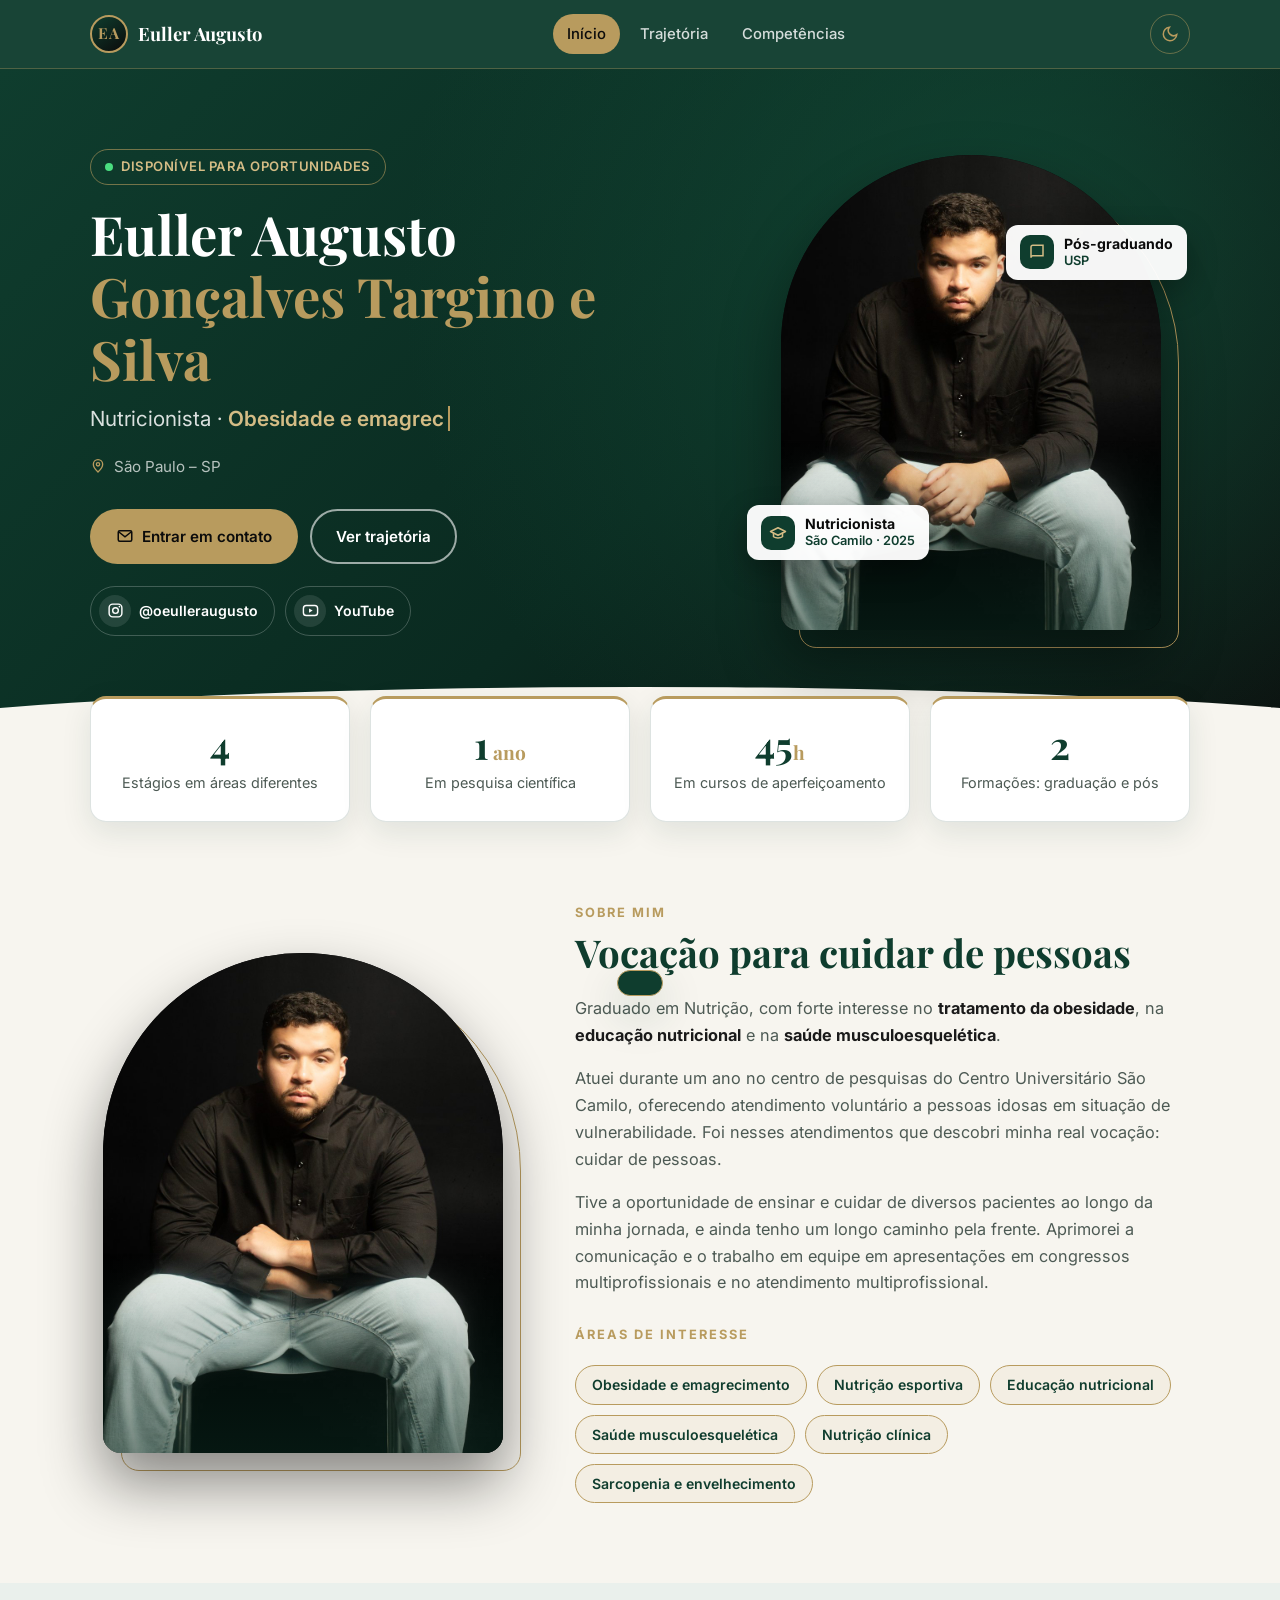
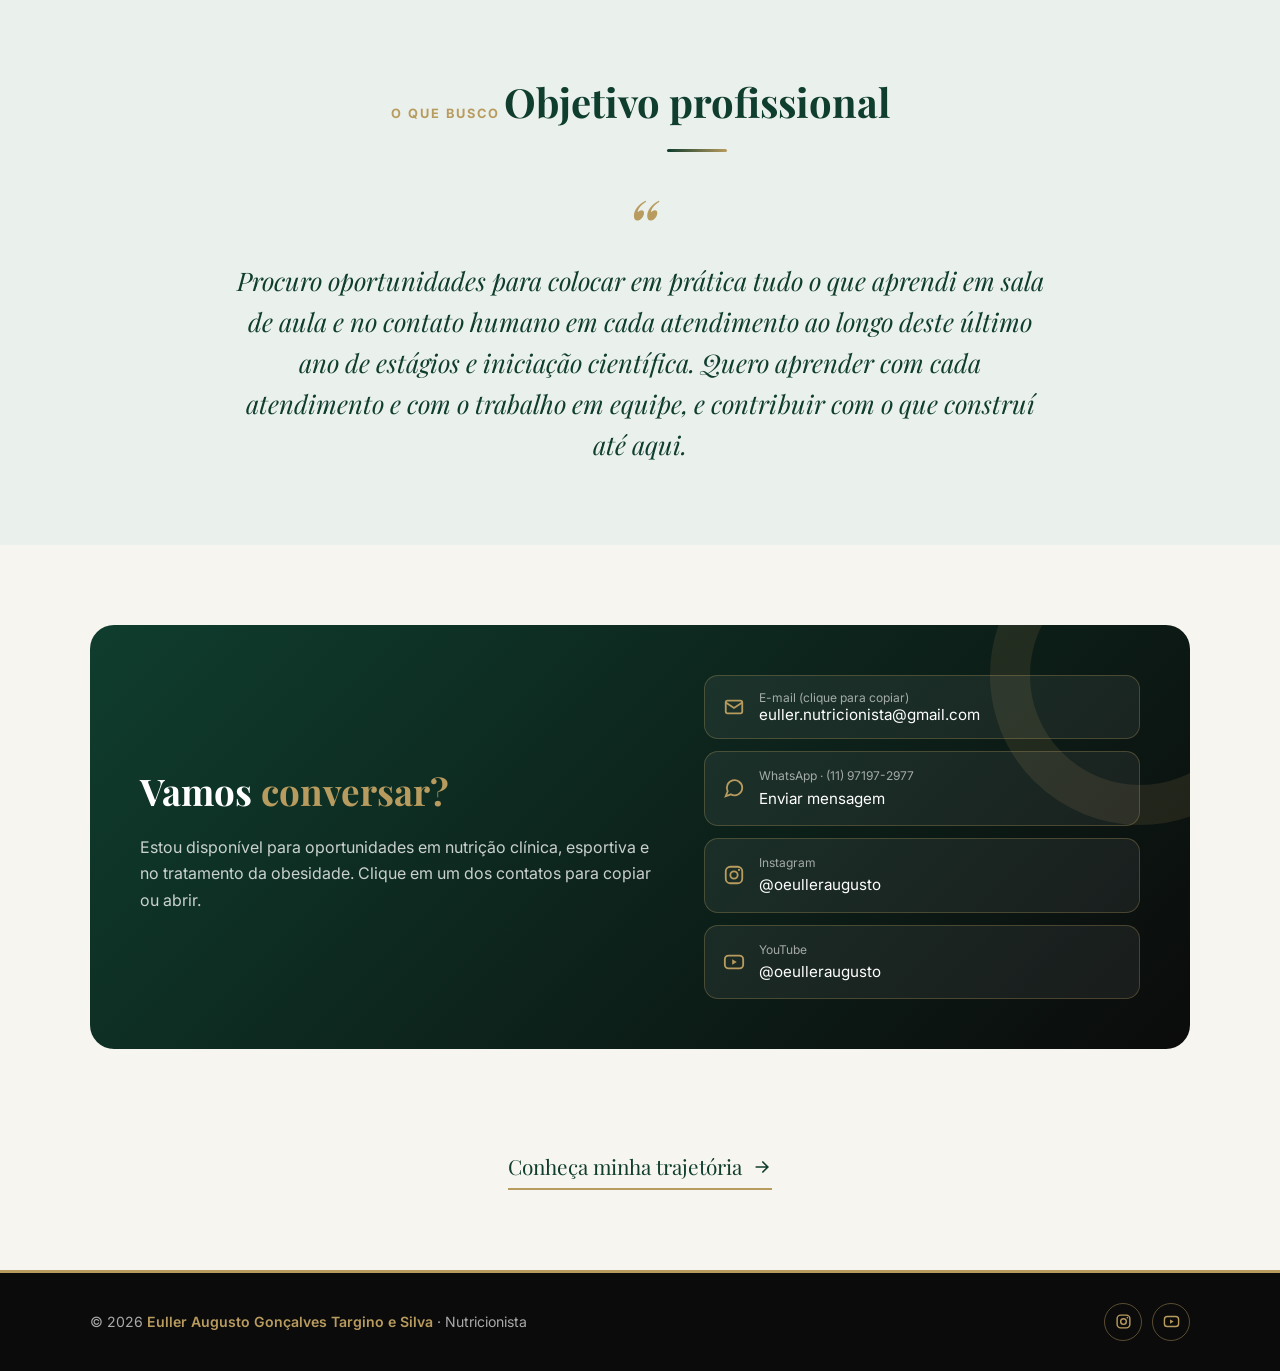
==== index.html @ 9a09b6b8 "versão1" ====
<!DOCTYPE html>
<html lang="pt-BR">
<head>
  <meta charset="UTF-8">
  <meta name="viewport" content="width=device-width, initial-scale=1.0, viewport-fit=cover">
  <title>Currículo de Euller Augusto</title>
  <meta name="description" content="Currículo de Euller Augusto Gonçalves Targino e Silva, nutricionista em São Paulo com foco em obesidade, nutrição esportiva e educação nutricional.">
  <link rel="preconnect" href="https://fonts.googleapis.com">
  <link rel="preconnect" href="https://fonts.gstatic.com" crossorigin>
  <link href="https://fonts.googleapis.com/css2?family=Inter:wght@400;500;600;700;800&family=Playfair+Display:ital,wght@0,600;0,700;1,500&display=swap" rel="stylesheet">
  <link rel="stylesheet" href="style.css">
  <script src="script.js"></script>
</head>
<body data-pagina="index.html">
  <div class="progresso"></div>

  <!-- Navegação -->
  <header class="nav">
    <div class="container nav__conteudo">
      <a href="index.html" class="nav__marca">
        <div class="monograma">EA</div>
        <span>Euller Augusto</span>
      </a>
      <nav class="nav__links" aria-label="Páginas do currículo">
        <a href="index.html">Início</a>
        <a href="trajetoria.html">Trajetória</a>
        <a href="competencias.html">Competências</a>
      </nav>
      <div class="nav__acoes">
        <button class="botao-icone" data-tema aria-label="Alternar tema"></button>
        <button class="botao-icone menu-toggle" aria-label="Abrir menu" aria-expanded="false">
          <svg viewBox="0 0 24 24" fill="none" stroke="currentColor" stroke-width="2" stroke-linecap="round"><path d="M4 6h16M4 12h16M4 18h16"/></svg>
        </button>
      </div>
    </div>
  </header>

  <main>
    <!-- Apresentação -->
    <section class="hero">
      <div class="container hero__grade">
        <div>
          <span class="selo"><span class="ponto"></span> Disponível para oportunidades</span>
          <h1>Euller Augusto <span>Gonçalves Targino e Silva</span></h1>
          <p class="hero__cargo">Nutricionista · <span class="digitando" data-frases="Obesidade e emagrecimento|Nutrição esportiva|Educação nutricional|Saúde musculoesquelética|Prática baseada em evidências"></span></p>
          <p class="hero__local">
            <svg viewBox="0 0 24 24" fill="none" stroke="currentColor" stroke-width="2"><path d="M12 21s-7-6.2-7-11.5A7 7 0 0 1 19 9.5C19 14.8 12 21 12 21z"/><circle cx="12" cy="9.5" r="2.5"/></svg>
            São Paulo – SP
          </p>
          <div class="hero__botoes">
            <a href="#contato" class="botao botao--dourado">
              <svg viewBox="0 0 24 24" fill="none" stroke="currentColor" stroke-width="2"><rect x="3" y="5" width="18" height="14" rx="2"/><path d="M3 6l9 7 9-7"/></svg>
              Entrar em contato
            </a>
            <a href="trajetoria.html" class="botao botao--contorno">Ver trajetória</a>
          </div>
          <div class="redes">
            <a class="rede" href="https://www.instagram.com/oeulleraugusto/" target="_blank" rel="noopener" aria-label="Instagram de Euller Augusto">
              <span class="rede__icone"><svg viewBox="0 0 24 24" fill="none" stroke="currentColor" stroke-width="2"><rect x="3" y="3" width="18" height="18" rx="5"/><circle cx="12" cy="12" r="4"/><circle cx="17.5" cy="6.5" r="1.2" fill="currentColor" stroke="none"/></svg></span>
              @oeulleraugusto
            </a>
            <a class="rede" href="https://www.youtube.com/@oeulleraugusto" target="_blank" rel="noopener" aria-label="Canal de Euller Augusto no YouTube">
              <span class="rede__icone"><svg viewBox="0 0 24 24" fill="none" stroke="currentColor" stroke-width="2"><rect x="2" y="5" width="20" height="14" rx="4"/><path d="M10 9l5 3-5 3z" fill="currentColor" stroke="none"/></svg></span>
              YouTube
            </a>
          </div>
        </div>

        <div class="hero__visual">
          <div class="foto" data-inclinar>
            <img src="img/euller-principal.jpg" alt="Retrato de Euller Augusto, nutricionista, de camisa preta" width="960" height="1200">
            <div class="foto__selo foto__selo--a">
              <span class="foto__selo-icone"><svg viewBox="0 0 24 24" fill="none" stroke="currentColor" stroke-width="2" stroke-linecap="round" stroke-linejoin="round"><path d="M22 10L12 5 2 10l10 5 10-5z"/><path d="M6 12v5c3 2 9 2 12 0v-5"/></svg></span>
              <span><strong>Nutricionista</strong>São Camilo · 2025</span>
            </div>
            <div class="foto__selo foto__selo--b">
              <span class="foto__selo-icone"><svg viewBox="0 0 24 24" fill="none" stroke="currentColor" stroke-width="2" stroke-linecap="round"><path d="M4 19.5A2.5 2.5 0 0 1 6.5 17H20V3H6.5A2.5 2.5 0 0 0 4 5.5z"/></svg></span>
              <span><strong>Pós-graduando</strong>USP</span>
            </div>
          </div>
        </div>
      </div>
    </section>

    <!-- Números -->
    <div class="container">
      <div class="numeros">
        <div class="numero revelar">
          <div class="numero__valor" data-contar="4">4</div>
          <div class="numero__rotulo">Estágios em áreas diferentes</div>
        </div>
        <div class="numero revelar" data-atraso="1">
          <div class="numero__valor" data-contar="1" data-sufixo=" ano">1<small> ano</small></div>
          <div class="numero__rotulo">Em pesquisa científica</div>
        </div>
        <div class="numero revelar" data-atraso="2">
          <div class="numero__valor" data-contar="45" data-sufixo="h">45<small>h</small></div>
          <div class="numero__rotulo">Em cursos de aperfeiçoamento</div>
        </div>
        <div class="numero revelar" data-atraso="3">
          <div class="numero__valor" data-contar="2">2</div>
          <div class="numero__rotulo">Formações: graduação e pós</div>
        </div>
      </div>
    </div>

    <!-- Sobre -->
    <section class="secao">
      <div class="container sobre">
        <div class="foto revelar" data-inclinar>
          <img src="img/euller-sobre.jpg" alt="Euller Augusto sentado, de braços cruzados, em fundo escuro" width="960" height="1200" loading="lazy">
        </div>

        <div class="sobre__texto revelar" data-atraso="1">
          <span class="secao__rotulo">Sobre mim</span>
          <h2 class="titulo-esquerda">Vocação para cuidar de pessoas</h2>
          <p>Graduado em Nutrição, com forte interesse no <strong>tratamento da obesidade</strong>, na <strong>educação nutricional</strong> e na <strong>saúde musculoesquelética</strong>.</p>
          <p>Atuei durante um ano no centro de pesquisas do Centro Universitário São Camilo, oferecendo atendimento voluntário a pessoas idosas em situação de vulnerabilidade. Foi nesses atendimentos que descobri minha real vocação: cuidar de pessoas.</p>
          <p>Tive a oportunidade de ensinar e cuidar de diversos pacientes ao longo da minha jornada, e ainda tenho um longo caminho pela frente. Aprimorei a comunicação e o trabalho em equipe em apresentações em congressos multiprofissionais e no atendimento multiprofissional.</p>

          <span class="secao__rotulo" style="margin-top: 28px;">Áreas de interesse</span>
          <div class="chips">
            <span class="chip">Obesidade e emagrecimento</span>
            <span class="chip">Nutrição esportiva</span>
            <span class="chip">Educação nutricional</span>
            <span class="chip">Saúde musculoesquelética</span>
            <span class="chip">Nutrição clínica</span>
            <span class="chip">Sarcopenia e envelhecimento</span>
          </div>
        </div>
      </div>
    </section>

    <!-- Objetivo -->
    <section class="secao secao--alt">
      <div class="container">
        <div class="secao__cabecalho revelar">
          <span class="secao__rotulo">O que busco</span>
          <h2 class="secao__titulo">Objetivo profissional</h2>
        </div>
        <p class="citacao revelar">Procuro oportunidades para colocar em prática tudo o que aprendi em sala de aula e no contato humano em cada atendimento ao longo deste último ano de estágios e iniciação científica. Quero aprender com cada atendimento e com o trabalho em equipe, e contribuir com o que construí até aqui.</p>
      </div>
    </section>

    <!-- Contato -->
    <section class="secao" id="contato">
      <div class="container">
        <div class="contato revelar">
          <div>
            <h2>Vamos <span>conversar?</span></h2>
            <p>Estou disponível para oportunidades em nutrição clínica, esportiva e no tratamento da obesidade. Clique em um dos contatos para copiar ou abrir.</p>
          </div>
          <div class="contato__lista">
            <button class="contato__item" data-copiar="euller.nutricionista@gmail.com" data-rotulo="E-mail">
              <svg viewBox="0 0 24 24" fill="none" stroke="currentColor" stroke-width="2"><rect x="3" y="5" width="18" height="14" rx="2"/><path d="M3 7l9 6 9-6"/></svg>
              <span><small>E-mail (clique para copiar)</small>euller.nutricionista@gmail.com</span>
            </button>
            <a class="contato__item" href="https://wa.me/5511971972977" target="_blank" rel="noopener">
              <svg viewBox="0 0 24 24" fill="none" stroke="currentColor" stroke-width="2"><path d="M21 11.5a8.4 8.4 0 0 1-12.4 7.4L3 21l2.1-5.4A8.4 8.4 0 1 1 21 11.5z"/></svg>
              <span><small>WhatsApp · (11) 97197-2977</small>Enviar mensagem</span>
            </a>
            <a class="contato__item" href="https://www.instagram.com/oeulleraugusto/" target="_blank" rel="noopener">
              <svg viewBox="0 0 24 24" fill="none" stroke="currentColor" stroke-width="2"><rect x="3" y="3" width="18" height="18" rx="5"/><circle cx="12" cy="12" r="4"/><circle cx="17.5" cy="6.5" r="1.2" fill="currentColor" stroke="none"/></svg>
              <span><small>Instagram</small>@oeulleraugusto</span>
            </a>
            <a class="contato__item" href="https://www.youtube.com/@oeulleraugusto" target="_blank" rel="noopener">
              <svg viewBox="0 0 24 24" fill="none" stroke="currentColor" stroke-width="2"><rect x="2" y="5" width="20" height="14" rx="4"/><path d="M10 9l5 3-5 3z" fill="currentColor" stroke="none"/></svg>
              <span><small>YouTube</small>@oeulleraugusto</span>
            </a>
          </div>
        </div>
      </div>
    </section>

    <div class="proxima">
      <a href="trajetoria.html">Conheça minha trajetória
        <svg viewBox="0 0 24 24" fill="none" stroke="currentColor" stroke-width="2" stroke-linecap="round"><path d="M5 12h14M13 6l6 6-6 6"/></svg>
      </a>
    </div>
  </main>

  <footer class="rodape">
    <div class="container rodape__conteudo">
      <span>© 2026 <strong>Euller Augusto Gonçalves Targino e Silva</strong> · Nutricionista</span>
      <span class="rodape__redes">
        <a href="https://www.instagram.com/oeulleraugusto/" target="_blank" rel="noopener" aria-label="Instagram"><svg viewBox="0 0 24 24" fill="none" stroke="currentColor" stroke-width="2"><rect x="3" y="3" width="18" height="18" rx="5"/><circle cx="12" cy="12" r="4"/><circle cx="17.5" cy="6.5" r="1.2" fill="currentColor" stroke="none"/></svg></a>
        <a href="https://www.youtube.com/@oeulleraugusto" target="_blank" rel="noopener" aria-label="YouTube"><svg viewBox="0 0 24 24" fill="none" stroke="currentColor" stroke-width="2"><rect x="2" y="5" width="20" height="14" rx="4"/><path d="M10 9l5 3-5 3z" fill="currentColor" stroke="none"/></svg></a>
      </span>
    </div>
  </footer>

  <button class="topo" aria-label="Voltar ao topo">
    <svg viewBox="0 0 24 24" fill="none" stroke="currentColor" stroke-width="2.5" stroke-linecap="round"><path d="M12 19V5M6 11l6-6 6 6"/></svg>
  </button>
  <div class="toast" role="status" aria-live="polite"></div>
</body>
</html>
---- style.css ----
/* ==========================================================
   Currículo – Euller Augusto | Nutricionista
   Paleta: verde escuro, branco, preto e dourado
   ========================================================== */

:root {
  --verde: #0f3d2e;
  --verde-profundo: #0a2a20;
  --verde-medio: #17573f;
  --verde-claro: #eaf0ec;
  --dourado: #b89b5e;
  --dourado-claro: #d4bc85;
  --preto: #0b0b0b;
  --branco: #ffffff;

  --bg: #f7f5ef;
  --bg-alt: #ffffff;
  --texto: #1a1a1a;
  --texto-suave: #4d5a54;
  --borda: rgba(15, 61, 46, 0.14);
  --card: #ffffff;
  --sombra: 0 10px 30px rgba(15, 61, 46, 0.10);
  --sombra-forte: 0 18px 45px rgba(15, 61, 46, 0.20);

  /* cores que mudam com o tema */
  --titulo: #0f3d2e;
  --destaque: #0f3d2e;
  --numero: #0f3d2e;
  --rede-texto: #0f3d2e;
  --rede-icone: #0f3d2e;
  --ok-bg: rgba(15, 61, 46, 0.12);
  --ok-fg: #0f3d2e;
  --andamento-fg: #7a6331;

  --raio: 16px;
  --fonte-titulo: "Playfair Display", Georgia, serif;
  --fonte-texto: "Inter", system-ui, -apple-system, "Segoe UI", sans-serif;
  --transicao: 0.35s cubic-bezier(0.4, 0, 0.2, 1);
}

/* Tema escuro pela preferência do sistema (quando ninguém escolheu um tema) */
@media (prefers-color-scheme: dark) {
  :root:not([data-theme="light"]) {
    --bg: #0b0b0b;
    --bg-alt: #111614;
    --texto: #f2f2f0;
    --texto-suave: #b7c2bc;
    --borda: rgba(184, 155, 94, 0.22);
    --card: #121a17;
    --verde-claro: #16241f;
    --sombra: 0 10px 30px rgba(0, 0, 0, 0.45);
    --sombra-forte: 0 18px 45px rgba(0, 0, 0, 0.6);
    --titulo: #ffffff;
    --destaque: #d4bc85;
    --numero: #b89b5e;
    --rede-texto: #f2f2f0;
    --rede-icone: #d4bc85;
    --ok-bg: rgba(74, 222, 128, 0.12);
    --ok-fg: #86efac;
    --andamento-fg: #d4bc85;
    color-scheme: dark;
  }
}

/* Tema escuro escolhido no botão (mesmos valores) */
:root[data-theme="dark"] {
  --bg: #0b0b0b;
  --bg-alt: #111614;
  --texto: #f2f2f0;
  --texto-suave: #b7c2bc;
  --borda: rgba(184, 155, 94, 0.22);
  --card: #121a17;
  --verde-claro: #16241f;
  --sombra: 0 10px 30px rgba(0, 0, 0, 0.45);
  --sombra-forte: 0 18px 45px rgba(0, 0, 0, 0.6);
  --titulo: #ffffff;
  --destaque: #d4bc85;
  --numero: #b89b5e;
  --rede-texto: #f2f2f0;
  --rede-icone: #d4bc85;
  --ok-bg: rgba(74, 222, 128, 0.12);
  --ok-fg: #86efac;
  --andamento-fg: #d4bc85;
  color-scheme: dark;
}

*,
*::before,
*::after {
  box-sizing: border-box;
  margin: 0;
  padding: 0;
}

html {
  scroll-behavior: smooth;
}

body {
  font-family: var(--fonte-texto);
  background: var(--bg);
  color: var(--texto);
  line-height: 1.65;
  overflow-x: hidden;
  transition: background var(--transicao), color var(--transicao);
  animation: entrarPagina 0.6s ease;
}

body.saindo {
  animation: sairPagina 0.35s ease forwards;
}

/* Entrada suave sem esconder o conteúdo */
@keyframes entrarPagina {
  from { transform: translateY(10px); }
  to   { transform: none; }
}

@keyframes sairPagina {
  to { opacity: 0; transform: translateY(-12px); }
}

a { color: inherit; text-decoration: none; }
ul { list-style: none; }

.container {
  width: min(1100px, 100% - 32px);
  margin-inline: auto;
}

/* ---------- Barra de progresso de rolagem ---------- */
.progresso {
  position: fixed;
  top: 0;
  left: 0;
  height: 3px;
  width: 0;
  background: linear-gradient(90deg, var(--dourado), var(--dourado-claro));
  z-index: 1001;
}

/* ---------- Navegação ---------- */
.nav {
  position: sticky;
  top: env(safe-area-inset-top, 0px);
  z-index: 1000;
  background: rgba(15, 61, 46, 0.96);
  backdrop-filter: blur(10px);
  border-bottom: 1px solid rgba(184, 155, 94, 0.35);
  transition: box-shadow var(--transicao);
}

.nav.rolando { box-shadow: 0 6px 24px rgba(0, 0, 0, 0.25); }

.nav__conteudo {
  display: flex;
  align-items: center;
  justify-content: space-between;
  height: 68px;
}

.nav__marca {
  display: flex;
  align-items: center;
  gap: 10px;
  color: var(--branco);
  font-family: var(--fonte-titulo);
  font-size: 1.15rem;
  font-weight: 700;
}

.nav__marca .monograma {
  width: 38px;
  height: 38px;
  font-size: 0.95rem;
}

.nav__links {
  display: flex;
  gap: 6px;
  align-items: center;
}

.nav__links a {
  position: relative;
  color: rgba(255, 255, 255, 0.82);
  padding: 8px 14px;
  border-radius: 999px;
  font-size: 0.93rem;
  font-weight: 500;
  transition: color var(--transicao), background var(--transicao);
}

.nav__links a:hover { color: var(--branco); background: rgba(255, 255, 255, 0.08); }

.nav__links a.ativo {
  color: var(--preto);
  background: var(--dourado);
}

.nav__acoes { display: flex; align-items: center; gap: 8px; }

.botao-icone {
  width: 40px;
  height: 40px;
  border-radius: 50%;
  border: 1px solid rgba(184, 155, 94, 0.5);
  background: transparent;
  color: var(--dourado);
  cursor: pointer;
  display: grid;
  place-items: center;
  transition: background var(--transicao), transform var(--transicao);
}

.botao-icone:hover { background: rgba(184, 155, 94, 0.15); transform: rotate(15deg); }
.botao-icone svg { width: 18px; height: 18px; }

.menu-toggle { display: none; }

/* ---------- Monograma (substitui foto) ---------- */
.monograma {
  display: grid;
  place-items: center;
  border-radius: 50%;
  background: linear-gradient(145deg, var(--verde), var(--preto));
  color: var(--dourado);
  border: 2px solid var(--dourado);
  font-family: var(--fonte-titulo);
  font-weight: 700;
  letter-spacing: 1px;
}

/* ---------- Hero ---------- */
.hero {
  position: relative;
  background:
    radial-gradient(circle at 80% 30%, rgba(23, 87, 63, 0.55), transparent 55%),
    linear-gradient(135deg, var(--verde) 0%, var(--verde-profundo) 55%, var(--preto) 100%);
  color: var(--branco);
  padding: 80px 0 120px;
  overflow: hidden;
}

.hero::after {
  content: "";
  position: absolute;
  inset: auto 0 -1px 0;
  height: 70px;
  background: var(--bg);
  clip-path: ellipse(70% 100% at 50% 100%);
  transition: background var(--transicao);
}

.hero__grade {
  display: grid;
  grid-template-columns: 1.4fr 1fr;
  align-items: center;
  gap: 48px;
  position: relative;
  z-index: 1;
}

.selo {
  display: inline-flex;
  align-items: center;
  gap: 8px;
  padding: 6px 14px;
  border: 1px solid rgba(184, 155, 94, 0.6);
  border-radius: 999px;
  color: var(--dourado-claro);
  font-size: 0.82rem;
  font-weight: 600;
  letter-spacing: 0.5px;
  text-transform: uppercase;
}

.selo .ponto {
  width: 8px;
  height: 8px;
  border-radius: 50%;
  background: #4ade80;
  box-shadow: 0 0 0 0 rgba(74, 222, 128, 0.7);
  animation: pulsar 2s infinite;
}

@keyframes pulsar {
  0%   { box-shadow: 0 0 0 0 rgba(74, 222, 128, 0.7); }
  70%  { box-shadow: 0 0 0 10px rgba(74, 222, 128, 0); }
  100% { box-shadow: 0 0 0 0 rgba(74, 222, 128, 0); }
}

.hero h1 {
  font-family: var(--fonte-titulo);
  font-size: clamp(2.1rem, 5vw, 3.4rem);
  line-height: 1.15;
  margin: 18px 0 12px;
}

.hero h1 span { color: var(--dourado); }

.hero__cargo {
  font-size: clamp(1.05rem, 2.2vw, 1.3rem);
  color: rgba(255, 255, 255, 0.85);
  min-height: 1.8em;
}

.digitando {
  color: var(--dourado-claro);
  font-weight: 600;
  border-right: 2px solid var(--dourado);
  padding-right: 4px;
  animation: cursor 0.8s step-end infinite;
}

@keyframes cursor { 50% { border-color: transparent; } }

.hero__local {
  display: flex;
  align-items: center;
  gap: 8px;
  margin-top: 14px;
  color: rgba(255, 255, 255, 0.7);
  font-size: 0.95rem;
}

.hero__local svg { width: 16px; height: 16px; color: var(--dourado); }

.hero__botoes {
  display: flex;
  flex-wrap: wrap;
  gap: 12px;
  margin-top: 30px;
}

.botao {
  display: inline-flex;
  align-items: center;
  gap: 8px;
  padding: 13px 24px;
  border-radius: 999px;
  font-weight: 600;
  font-size: 0.95rem;
  cursor: pointer;
  border: 2px solid transparent;
  transition: transform var(--transicao), box-shadow var(--transicao), background var(--transicao), color var(--transicao);
  font-family: inherit;
}

.botao svg { width: 18px; height: 18px; }

.botao--dourado {
  background: var(--dourado);
  color: var(--preto);
}

.botao--dourado:hover {
  transform: translateY(-3px);
  box-shadow: 0 10px 25px rgba(184, 155, 94, 0.45);
  background: var(--dourado-claro);
}

.botao--contorno {
  border-color: rgba(255, 255, 255, 0.6);
  color: var(--branco);
  background: transparent;
}

.botao--contorno:hover {
  border-color: var(--dourado);
  color: var(--dourado);
  transform: translateY(-3px);
}

.botao--verde {
  background: var(--verde);
  color: var(--branco);
}

.botao--verde:hover {
  background: var(--verde-medio);
  transform: translateY(-3px);
  box-shadow: var(--sombra-forte);
}

.hero__visual {
  display: grid;
  place-items: center;
  position: relative;
}

/* ---------- Fotos ---------- */
.foto {
  position: relative;
  width: min(100%, 380px);
  aspect-ratio: 4 / 5;
  transform-style: preserve-3d;
  transition: transform 0.25s ease-out;
}

/* Moldura deslocada atrás da foto */
.foto::before {
  content: "";
  position: absolute;
  inset: 0;
  transform: translate(18px, 18px);
  border: 1px solid var(--dourado);
  border-radius: 200px 200px 18px 18px;
  transition: transform var(--transicao);
}

.foto:hover::before { transform: translate(10px, 10px); }

.foto img {
  position: relative;
  display: block;
  width: 100%;
  height: 100%;
  object-fit: cover;
  object-position: center top;
  border-radius: 200px 200px 18px 18px;
  box-shadow: 0 30px 60px rgba(0, 0, 0, 0.45);
  background: var(--preto);
}

/* Degradê verde sutil na base da foto */
.foto::after {
  content: "";
  position: absolute;
  inset: 0;
  border-radius: 200px 200px 18px 18px;
  background: linear-gradient(180deg, transparent 60%, rgba(10, 42, 32, 0.55) 100%);
  pointer-events: none;
}

.foto__selo {
  position: absolute;
  z-index: 2;
  display: flex;
  align-items: center;
  gap: 10px;
  padding: 10px 14px;
  border-radius: 12px;
  background: rgba(255, 255, 255, 0.96);
  color: var(--verde);
  font-size: 0.8rem;
  font-weight: 600;
  line-height: 1.3;
  box-shadow: 0 12px 30px rgba(0, 0, 0, 0.3);
  animation: flutuar 6s ease-in-out infinite;
  text-align: left;
}

.foto__selo strong { display: block; font-size: 0.88rem; color: var(--preto); }

.foto__selo-icone {
  width: 34px;
  height: 34px;
  border-radius: 10px;
  background: var(--verde);
  color: var(--dourado-claro);
  display: grid;
  place-items: center;
  flex-shrink: 0;
}

.foto__selo-icone svg { width: 18px; height: 18px; }

.foto__selo--a { left: -34px; bottom: 70px; }
.foto__selo--b { right: -26px; top: 70px; animation-delay: -3s; }

@keyframes flutuar {
  0%, 100% { transform: translateY(0); }
  50% { transform: translateY(-10px); }
}

/* ---------- Redes sociais ---------- */
.redes {
  display: flex;
  flex-wrap: wrap;
  gap: 10px;
  margin-top: 22px;
}

.rede {
  display: inline-flex;
  align-items: center;
  gap: 8px;
  padding: 8px 16px 8px 8px;
  border-radius: 999px;
  border: 1px solid rgba(255, 255, 255, 0.22);
  color: var(--branco);
  font-size: 0.88rem;
  font-weight: 600;
  transition: background var(--transicao), border-color var(--transicao), transform var(--transicao);
}

.rede__icone {
  width: 32px;
  height: 32px;
  border-radius: 50%;
  display: grid;
  place-items: center;
  background: rgba(255, 255, 255, 0.1);
  transition: background var(--transicao), color var(--transicao);
}

.rede__icone svg { width: 17px; height: 17px; }

.rede:hover {
  transform: translateY(-3px);
  border-color: var(--dourado);
  background: rgba(255, 255, 255, 0.06);
}

.rede:hover .rede__icone { background: var(--dourado); color: var(--preto); }

/* Versão para fundos claros */
.redes--claro .rede { color: var(--verde); border-color: var(--borda); background: var(--card); }
.redes--claro .rede__icone { background: var(--verde-claro); color: var(--verde); }
.redes--claro .rede { color: var(--rede-texto); }
.redes--claro .rede__icone { color: var(--rede-icone); }

/* ---------- Sobre (foto + texto) ---------- */
.sobre {
  display: grid;
  grid-template-columns: 0.9fr 1.3fr;
  gap: 60px;
  align-items: center;
}

.sobre .foto { width: min(100%, 400px); margin-inline: auto; }

.sobre__texto p {
  color: var(--texto-suave);
  margin-bottom: 16px;
  font-size: 1.02rem;
}

.sobre__texto p strong { color: var(--texto); }

.sobre__texto .secao__rotulo { display: block; margin-bottom: 6px; }

.titulo-esquerda {
  font-family: var(--fonte-titulo);
  font-size: clamp(1.8rem, 4vw, 2.4rem);
  color: var(--verde);
  line-height: 1.2;
  margin-bottom: 20px;
}

.titulo-esquerda { color: var(--titulo); }

/* ---------- Hero das páginas internas ---------- */
.hero--interno .hero__grade { grid-template-columns: 1.3fr 1fr; }
.hero--interno .foto { width: min(100%, 320px); }
.hero--interno p.hero__descricao { color: rgba(255, 255, 255, 0.75); margin-top: 16px; max-width: 520px; }

/* ---------- Seções ---------- */
.secao { padding: 80px 0; }
.secao--alt { background: var(--verde-claro); transition: background var(--transicao); }

.secao__cabecalho {
  text-align: center;
  max-width: 680px;
  margin: 0 auto 50px;
}

.secao__rotulo {
  color: var(--dourado);
  font-weight: 700;
  font-size: 0.8rem;
  letter-spacing: 2px;
  text-transform: uppercase;
}

.secao__titulo {
  font-family: var(--fonte-titulo);
  font-size: clamp(1.8rem, 4vw, 2.5rem);
  color: var(--verde);
  margin-top: 6px;
  position: relative;
  display: inline-block;
}

.secao__titulo { color: var(--titulo); }

.secao__titulo::after {
  content: "";
  display: block;
  width: 60px;
  height: 3px;
  margin: 14px auto 0;
  background: linear-gradient(90deg, var(--verde), var(--dourado));
  border-radius: 3px;
}

.secao__descricao {
  color: var(--texto-suave);
  margin-top: 14px;
}

/* ---------- Cards genéricos ---------- */
.card {
  background: var(--card);
  border: 1px solid var(--borda);
  border-radius: var(--raio);
  padding: 30px;
  box-shadow: var(--sombra);
  transition: transform var(--transicao), box-shadow var(--transicao), border-color var(--transicao), background var(--transicao);
}

.card:hover {
  transform: translateY(-6px);
  box-shadow: var(--sombra-forte);
  border-color: var(--dourado);
}

.card h3 {
  font-family: var(--fonte-titulo);
  color: var(--verde);
  font-size: 1.35rem;
  margin-bottom: 12px;
}

.card h3 { color: var(--destaque); }

.card p { color: var(--texto-suave); }

.icone-redondo {
  width: 52px;
  height: 52px;
  border-radius: 14px;
  display: grid;
  place-items: center;
  background: linear-gradient(145deg, var(--verde), var(--verde-medio));
  color: var(--dourado);
  margin-bottom: 18px;
}

.icone-redondo svg { width: 24px; height: 24px; }

.grade-2 {
  display: grid;
  grid-template-columns: repeat(2, 1fr);
  gap: 24px;
}

.grade-3 {
  display: grid;
  grid-template-columns: repeat(3, 1fr);
  gap: 24px;
}

/* ---------- Números (contadores) ---------- */
.numeros {
  display: grid;
  grid-template-columns: repeat(4, 1fr);
  gap: 20px;
  margin-top: -60px;
  position: relative;
  z-index: 2;
}

.numero {
  background: var(--card);
  border: 1px solid var(--borda);
  border-top: 3px solid var(--dourado);
  border-radius: var(--raio);
  padding: 26px 18px;
  text-align: center;
  box-shadow: var(--sombra);
  transition: transform var(--transicao), background var(--transicao);
}

.numero:hover { transform: translateY(-6px); }

.numero__valor {
  font-family: var(--fonte-titulo);
  font-size: 2.4rem;
  font-weight: 700;
  color: var(--verde);
  line-height: 1;
}

.numero__valor { color: var(--numero); }

.numero__valor small { font-size: 1.2rem; color: var(--dourado); }

.numero__rotulo {
  margin-top: 8px;
  color: var(--texto-suave);
  font-size: 0.9rem;
}

/* ---------- Áreas de interesse (chips) ---------- */
.chips {
  display: flex;
  flex-wrap: wrap;
  gap: 10px;
  margin-top: 20px;
}

.chip {
  padding: 7px 16px;
  border-radius: 999px;
  border: 1px solid var(--dourado);
  color: var(--verde);
  font-size: 0.88rem;
  font-weight: 600;
  background: rgba(184, 155, 94, 0.08);
  transition: background var(--transicao), color var(--transicao), transform var(--transicao);
  cursor: default;
}

.chip { color: var(--destaque); }

.chip:hover {
  background: var(--dourado);
  color: var(--preto);
  transform: scale(1.06);
}

/* ---------- Contato ---------- */
.contato {
  background: linear-gradient(135deg, var(--verde), var(--preto));
  color: var(--branco);
  border-radius: 24px;
  padding: 50px;
  display: grid;
  grid-template-columns: 1.2fr 1fr;
  gap: 40px;
  align-items: center;
  position: relative;
  overflow: hidden;
}

.contato::before {
  content: "";
  position: absolute;
  width: 300px;
  height: 300px;
  right: -100px;
  top: -100px;
  border-radius: 50%;
  border: 40px solid rgba(184, 155, 94, 0.12);
}

.contato h2 {
  font-family: var(--fonte-titulo);
  font-size: clamp(1.7rem, 3.5vw, 2.3rem);
  margin-bottom: 12px;
}

.contato h2 span { color: var(--dourado); }
.contato p { color: rgba(255, 255, 255, 0.78); }

.contato__lista { display: grid; gap: 12px; position: relative; z-index: 1; }

.contato__item {
  display: flex;
  align-items: center;
  gap: 14px;
  padding: 14px 18px;
  border-radius: 14px;
  background: rgba(255, 255, 255, 0.06);
  border: 1px solid rgba(184, 155, 94, 0.3);
  cursor: pointer;
  transition: background var(--transicao), transform var(--transicao), border-color var(--transicao);
  color: var(--branco);
  font-family: inherit;
  font-size: 0.95rem;
  text-align: left;
  width: 100%;
  min-width: 0;
}

.contato__item:hover {
  background: rgba(184, 155, 94, 0.15);
  border-color: var(--dourado);
  transform: translateX(6px);
}

.contato__item svg { width: 22px; height: 22px; color: var(--dourado); flex-shrink: 0; }
.contato__item small { display: block; color: rgba(255, 255, 255, 0.6); font-size: 0.75rem; }
.contato__item span { overflow-wrap: anywhere; }

/* ---------- Linha do tempo ---------- */
.linha-tempo {
  position: relative;
  max-width: 900px;
  margin: 0 auto;
}

.linha-tempo::before {
  content: "";
  position: absolute;
  left: 50%;
  top: 0;
  bottom: 0;
  width: 3px;
  transform: translateX(-50%);
  background: var(--borda);
  border-radius: 3px;
}

.linha-tempo__preenchimento {
  position: absolute;
  left: 50%;
  top: 0;
  width: 3px;
  height: 0;
  transform: translateX(-50%);
  background: linear-gradient(var(--verde), var(--dourado));
  border-radius: 3px;
}

.evento {
  position: relative;
  width: 50%;
  padding: 0 40px 40px 0;
}

.evento.direita { margin-left: 50%; padding: 0 0 40px 40px; }

.evento__marcador {
  position: absolute;
  top: 26px;
  right: -11px;
  width: 22px;
  height: 22px;
  border-radius: 50%;
  background: var(--bg);
  border: 4px solid var(--dourado);
  z-index: 1;
  transition: background var(--transicao), transform var(--transicao);
}

.evento.direita .evento__marcador { right: auto; left: -11px; }
.evento:hover .evento__marcador { background: var(--dourado); transform: scale(1.25); }

.evento .card { padding: 24px; cursor: pointer; }

.evento__topo {
  display: flex;
  justify-content: space-between;
  align-items: flex-start;
  gap: 12px;
}

.evento__tag {
  display: inline-block;
  padding: 3px 12px;
  border-radius: 999px;
  background: var(--verde);
  color: var(--dourado-claro);
  font-size: 0.75rem;
  font-weight: 700;
  letter-spacing: 0.5px;
  text-transform: uppercase;
  margin-bottom: 10px;
}

.evento h3 { font-size: 1.2rem; margin-bottom: 4px; }

.evento__local {
  color: var(--texto-suave);
  font-size: 0.9rem;
  font-weight: 500;
}

.evento__seta {
  flex-shrink: 0;
  width: 32px;
  height: 32px;
  border-radius: 50%;
  border: 1px solid var(--dourado);
  color: var(--dourado);
  display: grid;
  place-items: center;
  transition: transform var(--transicao), background var(--transicao), color var(--transicao);
}

.evento__seta svg { width: 16px; height: 16px; }

.evento.aberto .evento__seta {
  transform: rotate(180deg);
  background: var(--dourado);
  color: var(--preto);
}

.evento__detalhes {
  display: grid;
  grid-template-rows: 0fr;
  transition: grid-template-rows 0.45s ease;
}

.evento.aberto .evento__detalhes { grid-template-rows: 1fr; }

.evento__detalhes > div { overflow: hidden; }

.evento__detalhes ul { padding-top: 16px; display: grid; gap: 8px; }

.evento__detalhes li {
  position: relative;
  padding-left: 22px;
  color: var(--texto-suave);
  font-size: 0.93rem;
}

.evento__detalhes li::before {
  content: "";
  position: absolute;
  left: 0;
  top: 0.6em;
  width: 8px;
  height: 8px;
  border-radius: 2px;
  background: var(--dourado);
  transform: rotate(45deg);
}

/* ---------- Filtros ---------- */
.filtros {
  display: flex;
  flex-wrap: wrap;
  justify-content: center;
  gap: 10px;
  margin-bottom: 40px;
}

.filtro {
  padding: 9px 20px;
  border-radius: 999px;
  border: 1px solid var(--borda);
  background: var(--card);
  color: var(--texto);
  font-family: inherit;
  font-weight: 600;
  font-size: 0.9rem;
  cursor: pointer;
  transition: all var(--transicao);
}

.filtro:hover { border-color: var(--dourado); }

.filtro.ativo {
  background: var(--verde);
  color: var(--dourado-claro);
  border-color: var(--verde);
}

.evento.oculto { display: none; }

/* ---------- Formação / cursos ---------- */
.formacao__status {
  display: inline-flex;
  align-items: center;
  gap: 6px;
  margin-top: 14px;
  padding: 4px 12px;
  border-radius: 999px;
  font-size: 0.8rem;
  font-weight: 700;
}

.formacao__status--ok { background: var(--ok-bg); color: var(--ok-fg); }
.formacao__status--andamento { background: rgba(184, 155, 94, 0.18); color: var(--andamento-fg); }



.curso {
  display: flex;
  gap: 20px;
  align-items: center;
}

.curso__horas {
  flex-shrink: 0;
  width: 84px;
  height: 84px;
  border-radius: 50%;
  display: grid;
  place-items: center;
  text-align: center;
  font-family: var(--fonte-titulo);
  font-weight: 700;
  font-size: 1.6rem;
  color: var(--dourado);
  background: conic-gradient(var(--dourado) var(--pct, 0%), var(--borda) 0);
  position: relative;
  line-height: 1;
}

.curso__horas::before {
  content: "";
  position: absolute;
  inset: 6px;
  border-radius: 50%;
  background: var(--card);
}

.curso__horas span { position: relative; }
.curso__horas small { display: block; font-size: 0.7rem; font-family: var(--fonte-texto); color: var(--texto-suave); }

.curso h3 { font-size: 1.1rem; margin-bottom: 6px; }
.curso p { font-size: 0.9rem; }

/* ---------- Competências (cartões que viram) ---------- */
.flip {
  perspective: 1200px;
  min-height: 250px;
  cursor: pointer;
}

.flip__interno {
  position: relative;
  width: 100%;
  height: 100%;
  min-height: 250px;
  transition: transform 0.7s cubic-bezier(0.4, 0.2, 0.2, 1);
  transform-style: preserve-3d;
}

.flip.virado .flip__interno { transform: rotateY(180deg); }

@media (hover: hover) {
  .flip:hover .flip__interno { transform: rotateY(180deg); }
}

.flip__face {
  position: absolute;
  inset: 0;
  backface-visibility: hidden;
  -webkit-backface-visibility: hidden;
  border-radius: var(--raio);
  padding: 28px;
  display: flex;
  flex-direction: column;
  justify-content: center;
}

.flip__frente {
  background: var(--card);
  border: 1px solid var(--borda);
  box-shadow: var(--sombra);
  align-items: center;
  text-align: center;
}

.flip__frente h3 {
  font-family: var(--fonte-titulo);
  color: var(--verde);
  font-size: 1.2rem;
}

.flip__frente h3 { color: var(--destaque); }

.flip__frente .icone-redondo { margin-inline: auto; }

.flip__dica {
  margin-top: 12px;
  font-size: 0.78rem;
  color: var(--dourado);
  font-weight: 600;
  letter-spacing: 0.5px;
}

.flip__verso {
  background: linear-gradient(145deg, var(--verde), var(--preto));
  color: var(--branco);
  transform: rotateY(180deg);
  border: 1px solid var(--dourado);
}

.flip__verso h4 {
  color: var(--dourado);
  font-family: var(--fonte-titulo);
  font-size: 1.05rem;
  margin-bottom: 10px;
}

.flip__verso p { font-size: 0.9rem; color: rgba(255, 255, 255, 0.85); }

/* ---------- Instrumentos / técnicas ---------- */
.tecnicas {
  display: grid;
  grid-template-columns: repeat(auto-fit, minmax(220px, 1fr));
  gap: 16px;
}

.tecnica {
  display: flex;
  align-items: center;
  gap: 14px;
  padding: 18px;
  border-radius: 14px;
  background: var(--card);
  border: 1px solid var(--borda);
  border-left: 4px solid var(--dourado);
  transition: transform var(--transicao), box-shadow var(--transicao), background var(--transicao);
  position: relative;
}

.tecnica:hover { transform: translateX(6px); box-shadow: var(--sombra); }

.tecnica__sigla {
  flex-shrink: 0;
  min-width: 52px;
  height: 52px;
  padding: 0 8px;
  border-radius: 12px;
  display: grid;
  place-items: center;
  background: var(--verde);
  color: var(--dourado);
  font-weight: 800;
  font-size: 0.9rem;
}

.tecnica strong { display: block; font-size: 0.95rem; }
.tecnica small { color: var(--texto-suave); font-size: 0.82rem; }

/* ---------- Citação / objetivo ---------- */
.citacao {
  position: relative;
  max-width: 820px;
  margin: 0 auto;
  text-align: center;
  font-family: var(--fonte-titulo);
  font-size: clamp(1.2rem, 2.6vw, 1.6rem);
  font-style: italic;
  line-height: 1.6;
  color: var(--verde);
}

.citacao { color: var(--titulo); }

.citacao::before {
  content: "\201C";
  display: block;
  font-size: 5rem;
  line-height: 0.6;
  color: var(--dourado);
  margin-bottom: 10px;
}

/* ---------- Próxima página ---------- */
.proxima {
  text-align: center;
  padding: 20px 0 80px;
}

.proxima a {
  display: inline-flex;
  align-items: center;
  gap: 10px;
  font-family: var(--fonte-titulo);
  font-size: 1.3rem;
  color: var(--verde);
  border-bottom: 2px solid var(--dourado);
  padding-bottom: 4px;
  transition: gap var(--transicao), color var(--transicao);
}

.proxima a { color: var(--destaque); }
.proxima a:hover { gap: 18px; }
.proxima svg { width: 20px; height: 20px; }

/* ---------- Rodapé ---------- */
.rodape {
  background: var(--preto);
  color: rgba(255, 255, 255, 0.65);
  padding: 30px 0;
  text-align: center;
  font-size: 0.88rem;
  border-top: 3px solid var(--dourado);
}

.rodape strong { color: var(--dourado); font-weight: 600; }

.rodape__conteudo {
  display: flex;
  flex-wrap: wrap;
  align-items: center;
  justify-content: space-between;
  gap: 14px;
}

.rodape__redes { display: flex; gap: 10px; margin-inline: auto 0; }

.rodape__redes a {
  width: 38px;
  height: 38px;
  border-radius: 50%;
  border: 1px solid rgba(184, 155, 94, 0.45);
  color: var(--dourado);
  display: grid;
  place-items: center;
  transition: background var(--transicao), color var(--transicao), transform var(--transicao);
}

.rodape__redes a:hover { background: var(--dourado); color: var(--preto); transform: translateY(-3px); }
.rodape__redes svg { width: 17px; height: 17px; }

@media (max-width: 720px) {
  .rodape__conteudo { flex-direction: column; justify-content: center; }
  .rodape__redes { margin-inline: auto; }
}

/* ---------- Toast ---------- */
.toast {
  position: fixed;
  bottom: 24px;
  left: 50%;
  transform: translate(-50%, 120px);
  background: var(--verde);
  color: var(--branco);
  border: 1px solid var(--dourado);
  padding: 12px 22px;
  border-radius: 999px;
  font-weight: 600;
  font-size: 0.92rem;
  box-shadow: var(--sombra-forte);
  z-index: 2000;
  transition: transform 0.4s cubic-bezier(0.2, 1.4, 0.4, 1);
  max-width: calc(100% - 32px);
  text-align: center;
}

.toast.visivel { transform: translate(-50%, 0); }

/* ---------- Voltar ao topo ---------- */
.topo {
  position: fixed;
  right: 20px;
  bottom: 20px;
  width: 48px;
  height: 48px;
  border-radius: 50%;
  border: none;
  background: var(--dourado);
  color: var(--preto);
  cursor: pointer;
  display: grid;
  place-items: center;
  box-shadow: var(--sombra-forte);
  opacity: 0;
  pointer-events: none;
  transform: translateY(20px);
  transition: opacity var(--transicao), transform var(--transicao);
  z-index: 999;
}

.topo.visivel { opacity: 1; pointer-events: auto; transform: none; }
.topo:hover { transform: translateY(-4px); }
.topo svg { width: 20px; height: 20px; }

/* ---------- Animação ao rolar ---------- */
.revelar { opacity: 1; }



.revelar[data-atraso="1"] { transition-delay: 0.1s; }
.revelar[data-atraso="2"] { transition-delay: 0.2s; }
.revelar[data-atraso="3"] { transition-delay: 0.3s; }
.revelar[data-atraso="4"] { transition-delay: 0.4s; }

@media (prefers-reduced-motion: reduce) {
  *, *::before, *::after {
    animation-duration: 0.01ms !important;
    animation-iteration-count: 1 !important;
    transition-duration: 0.01ms !important;
  }
  .revelar { opacity: 1; transform: none; }
}

/* ---------- Responsivo ---------- */
@media (max-width: 900px) {
  .hero__grade { grid-template-columns: 1fr; text-align: center; }
  .hero__visual { order: -1; margin-bottom: 20px; }
  .hero__botoes, .hero__local, .redes { justify-content: center; }
  .hero--interno .hero__grade { grid-template-columns: 1fr; }
  .hero--interno p.hero__descricao { margin-inline: auto; }
  .hero .foto { width: min(78%, 300px); }
  .foto__selo--a { left: -14px; bottom: 40px; }
  .foto__selo--b { right: -14px; top: 40px; }
  .sobre { grid-template-columns: 1fr; gap: 50px; }
  .sobre .foto { width: min(85%, 360px); }
  .numeros { grid-template-columns: repeat(2, 1fr); }
  .grade-3 { grid-template-columns: repeat(2, 1fr); }
  .contato { grid-template-columns: 1fr; padding: 36px 24px; }

  .linha-tempo::before,
  .linha-tempo__preenchimento { left: 11px; transform: none; }
  .evento, .evento.direita { width: 100%; margin-left: 0; padding: 0 0 30px 40px; }
  .evento__marcador, .evento.direita .evento__marcador { left: 0; right: auto; }
}

@media (max-width: 720px) {
  .menu-toggle { display: grid; }

  .nav__links {
    position: absolute;
    top: 68px;
    left: 0;
    right: 0;
    flex-direction: column;
    gap: 4px;
    padding: 16px;
    background: rgba(15, 61, 46, 0.98);
    border-bottom: 1px solid rgba(184, 155, 94, 0.35);
    transform: translateY(-10px);
    opacity: 0;
    pointer-events: none;
    transition: opacity var(--transicao), transform var(--transicao);
  }

  .nav__links.aberto { opacity: 1; transform: none; pointer-events: auto; }
  .nav__links a { width: 100%; text-align: center; padding: 12px; }

  .grade-2, .grade-3 { grid-template-columns: 1fr; }
  .secao { padding: 60px 0; }
  .hero { padding: 60px 0 100px; }
  .card { padding: 22px; }
  .curso { flex-direction: column; text-align: center; }
}

@media (max-width: 420px) {
  .numeros { grid-template-columns: 1fr 1fr; gap: 12px; }
  .numero { padding: 20px 10px; }
  .numero__valor { font-size: 1.9rem; }
  .nav__marca span { display: none; }
  .foto__selo { font-size: 0.72rem; padding: 8px 10px; }
  .foto__selo strong { font-size: 0.78rem; }
  .foto__selo-icone { display: none; }
}

/* ---------- Impressão ---------- */
@media print {
  .nav, .progresso, .topo, .toast, .hero__botoes, .proxima, .filtros, .redes, .foto__selo { display: none !important; }
  body { opacity: 1; animation: none; background: #fff; color: #000; }
  .revelar { opacity: 1 !important; transform: none !important; }
  .hero { padding: 30px 0; }
  .hero::after { display: none; }
  .evento__detalhes { grid-template-rows: 1fr !important; }
  .card, .numero { box-shadow: none; break-inside: avoid; }
}
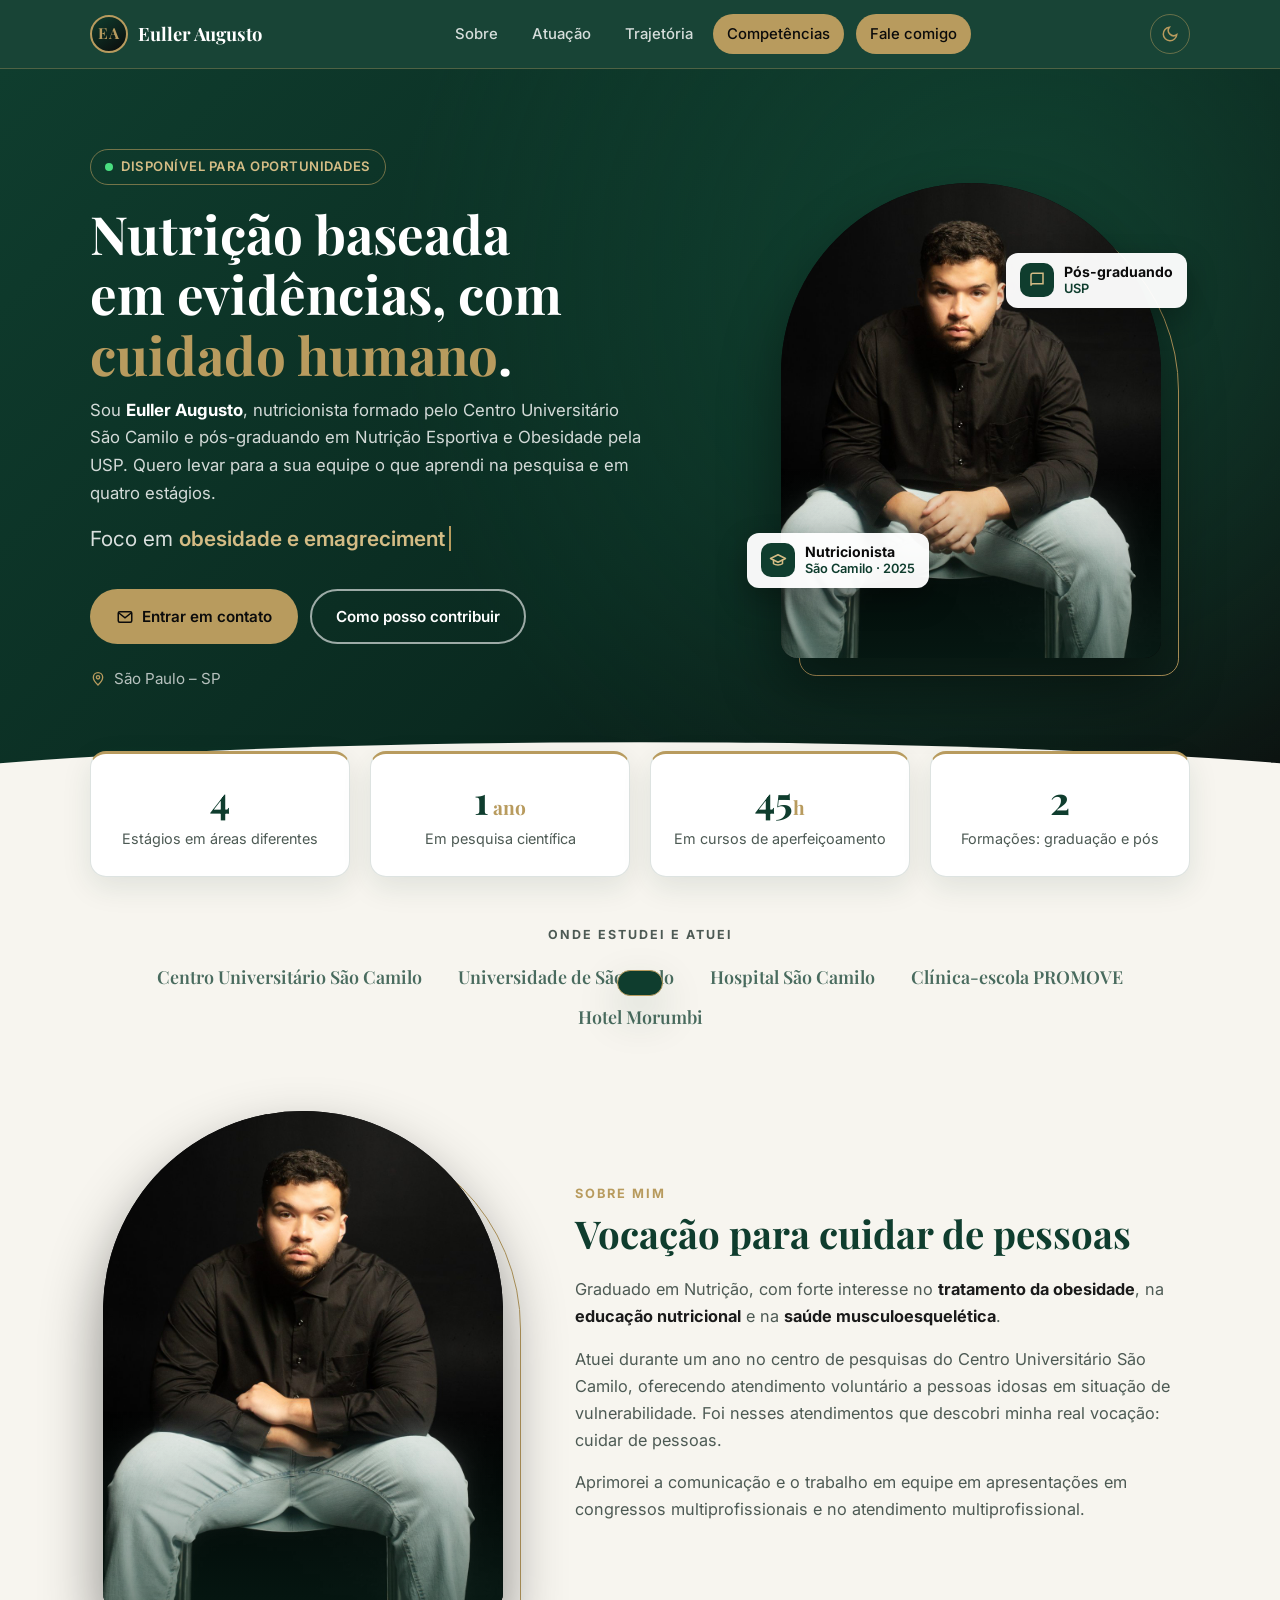
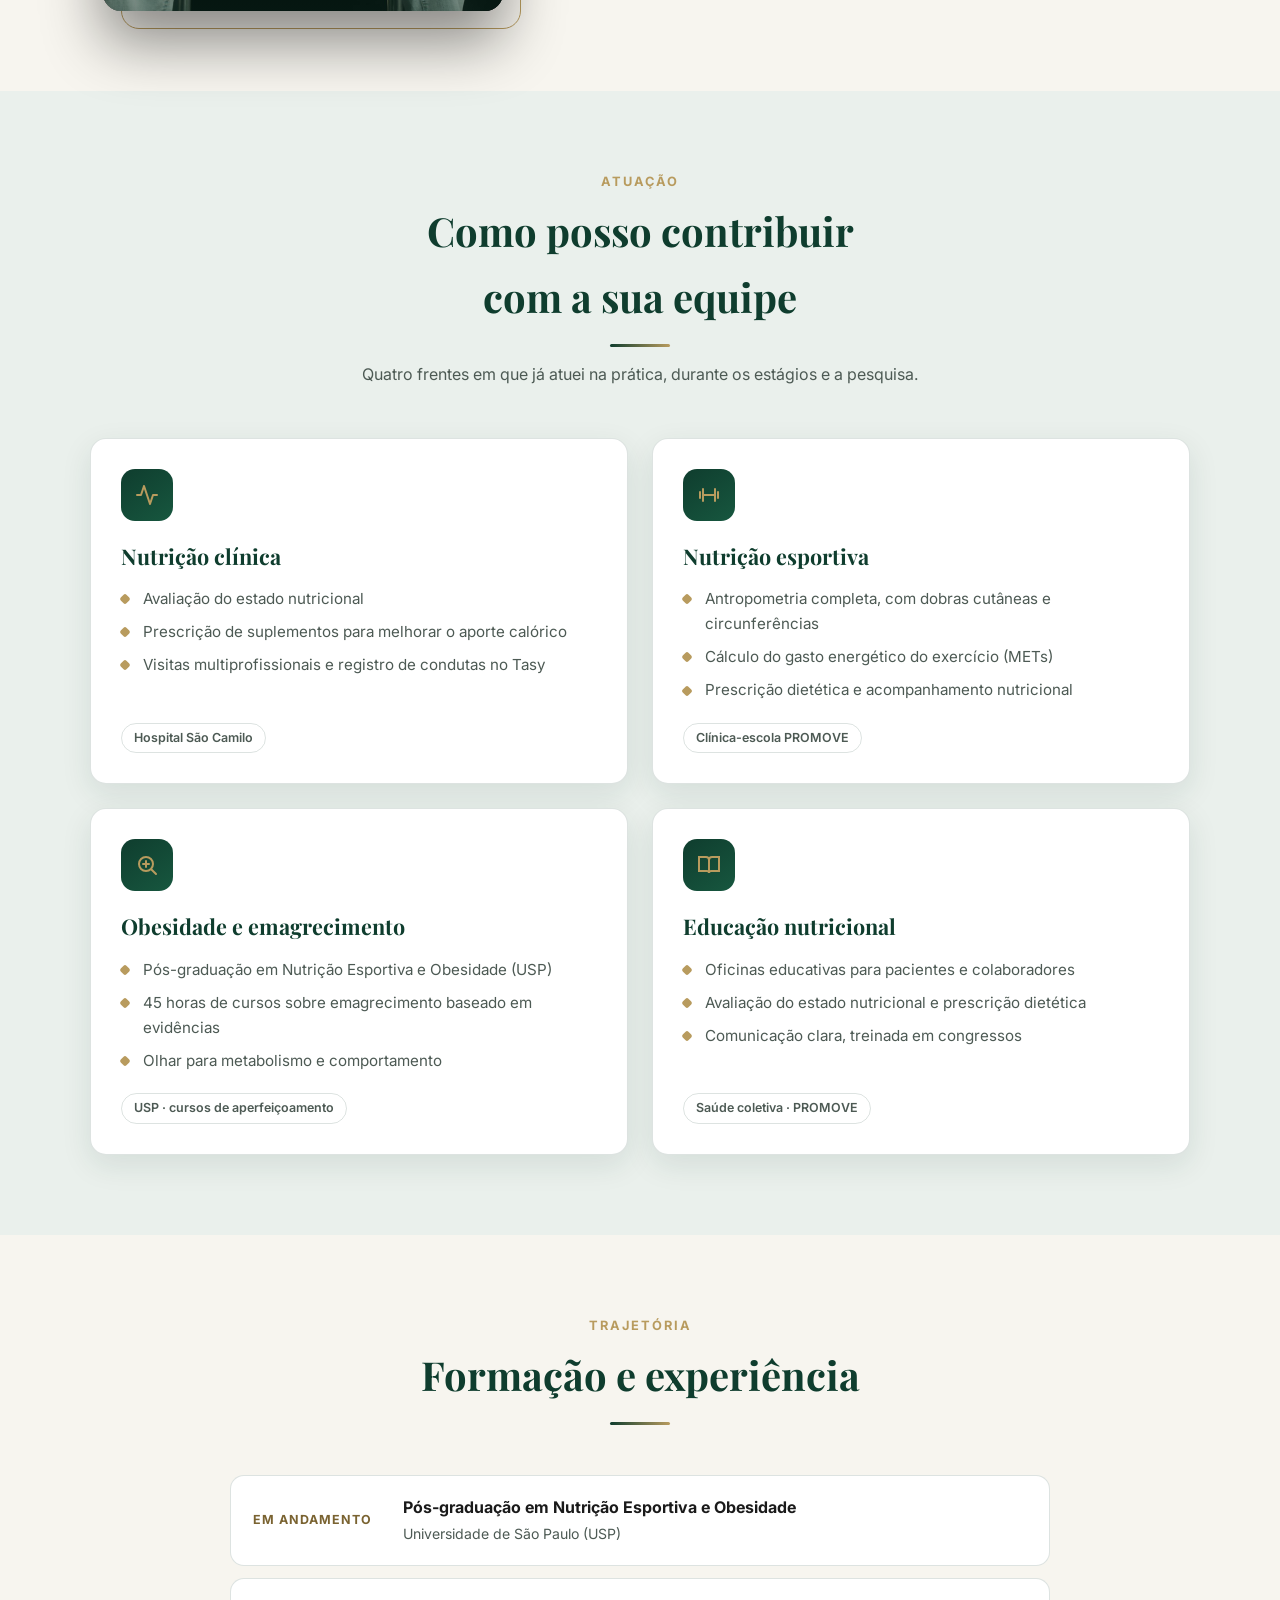
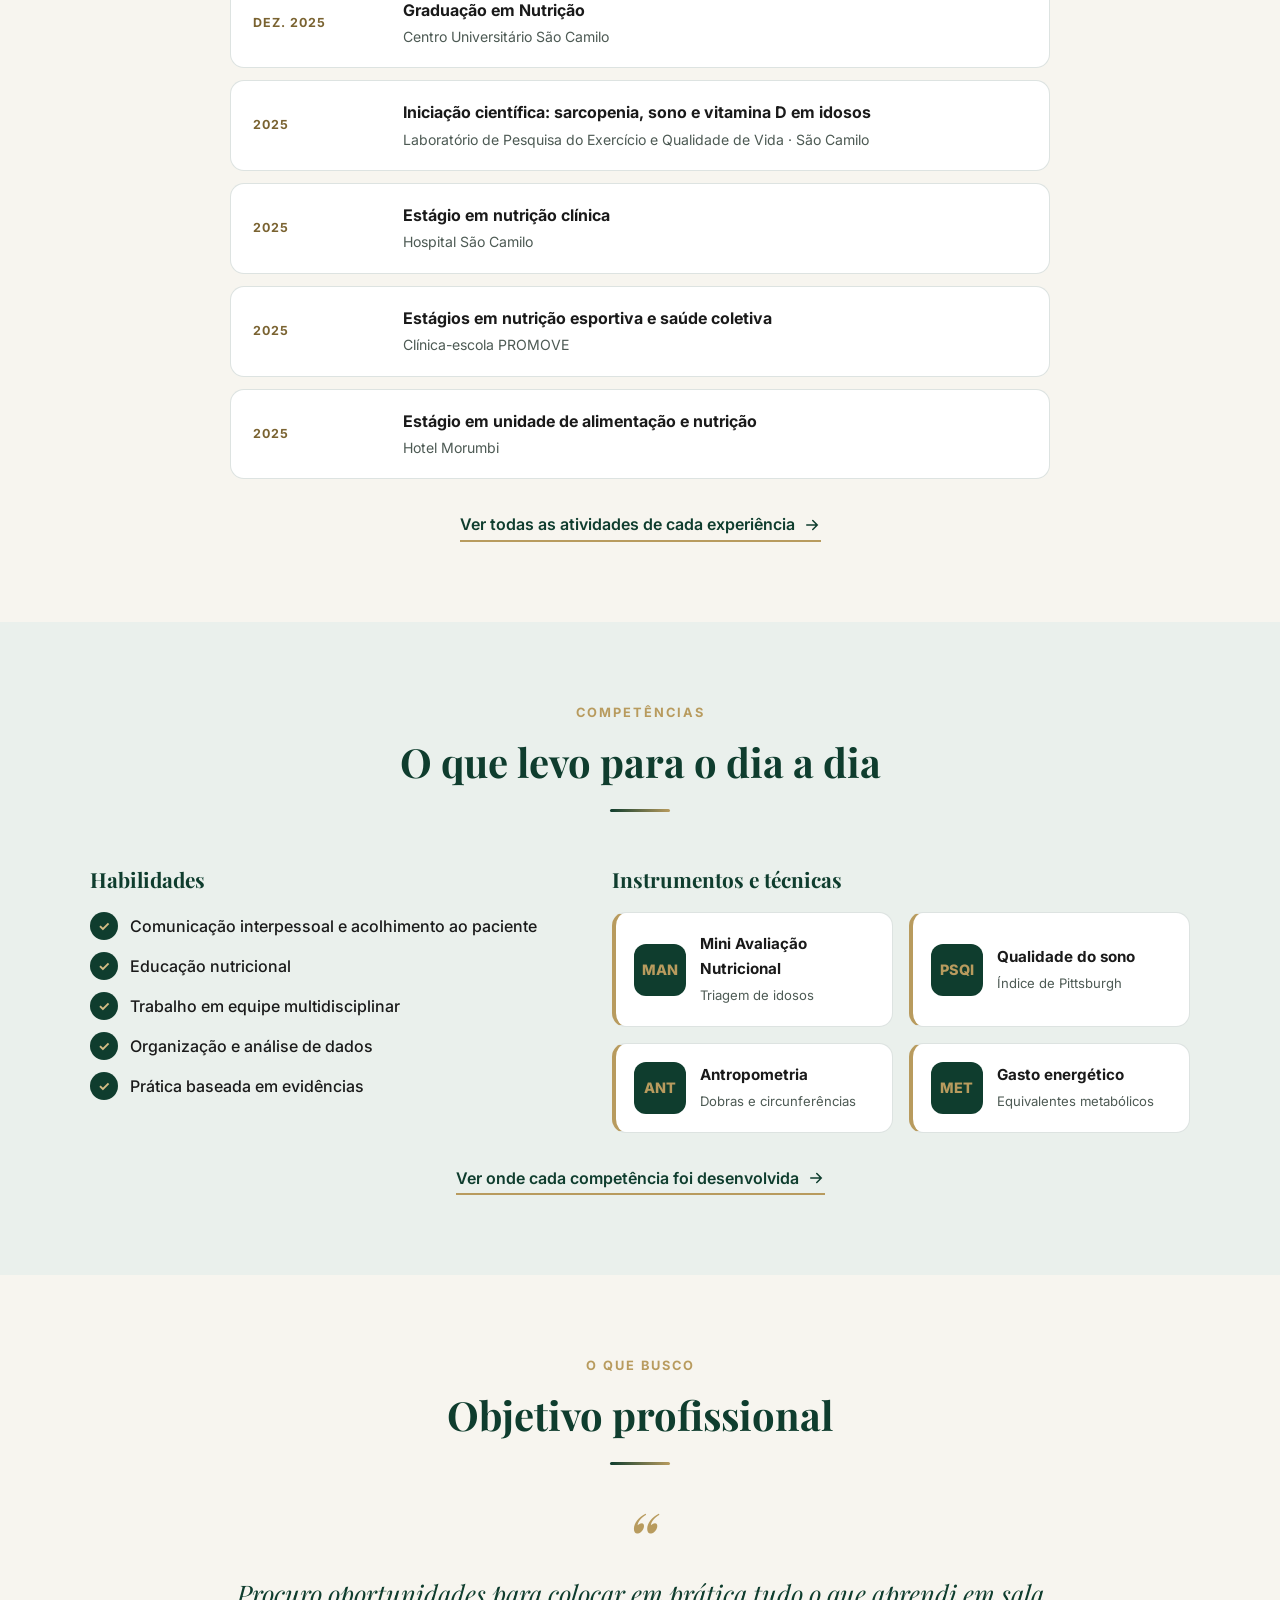
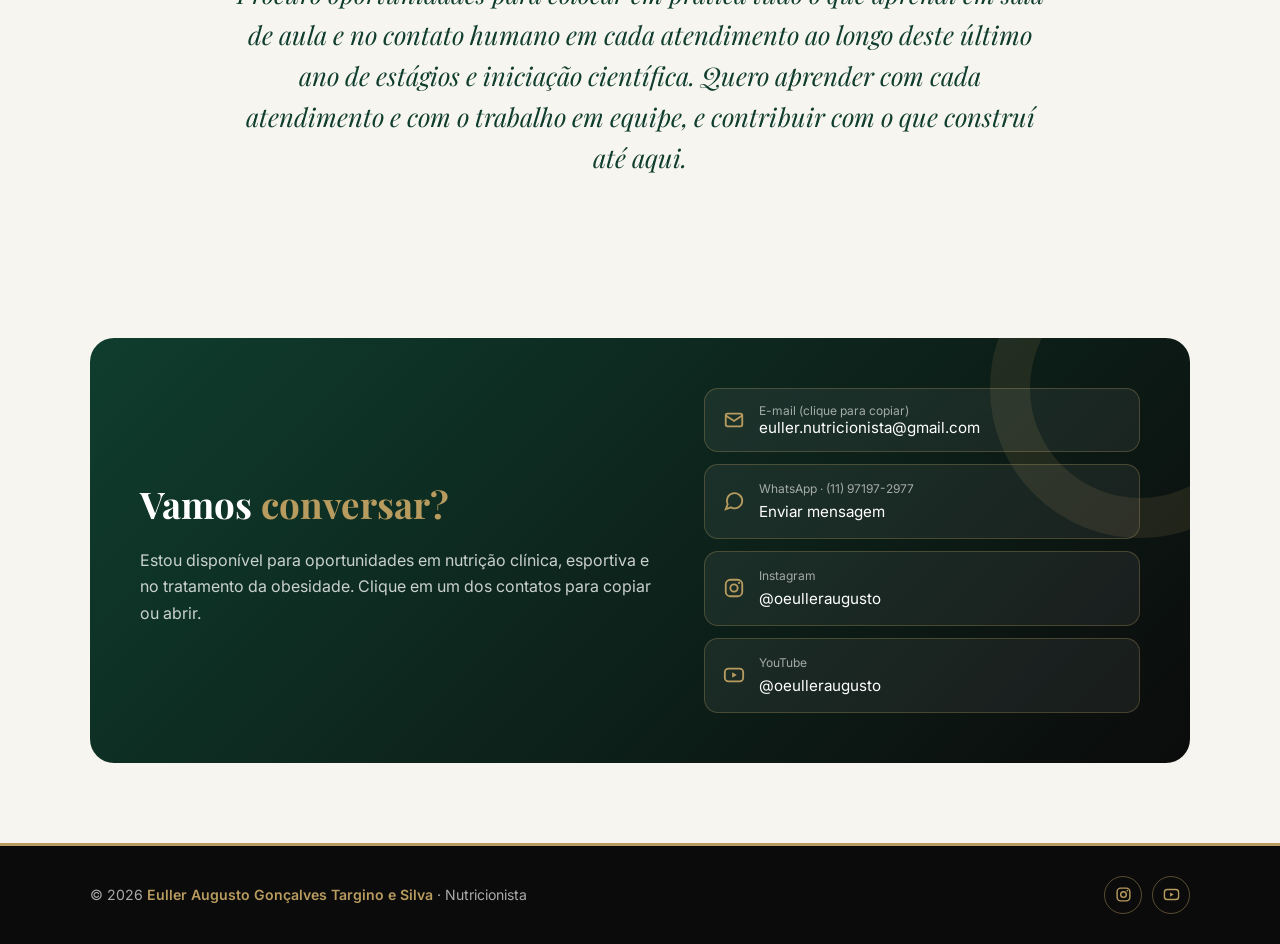
==== commit bfd20c4c: "versão2: página inicial como landing page - Topo com proposta de valor e chamadas para contato - Fai" ====
--- a/index.html
+++ b/index.html
@@ -4,7 +4,7 @@
   <meta charset="UTF-8">
   <meta name="viewport" content="width=device-width, initial-scale=1.0, viewport-fit=cover">
   <title>Currículo de Euller Augusto</title>
-  <meta name="description" content="Currículo de Euller Augusto Gonçalves Targino e Silva, nutricionista em São Paulo com foco em obesidade, nutrição esportiva e educação nutricional.">
+  <meta name="description" content="Euller Augusto, nutricionista em São Paulo: nutrição clínica, esportiva e tratamento da obesidade com prática baseada em evidências.">
   <link rel="preconnect" href="https://fonts.googleapis.com">
   <link rel="preconnect" href="https://fonts.gstatic.com" crossorigin>
   <link href="https://fonts.googleapis.com/css2?family=Inter:wght@400;500;600;700;800&family=Playfair+Display:ital,wght@0,600;0,700;1,500&display=swap" rel="stylesheet">
@@ -14,17 +14,19 @@
 <body data-pagina="index.html">
   <div class="progresso"></div>
 
-  <!-- Navegação -->
+  <!-- Navegação: âncoras para as seções desta página -->
   <header class="nav">
     <div class="container nav__conteudo">
-      <a href="index.html" class="nav__marca">
+      <a href="#inicio" class="nav__marca">
         <div class="monograma">EA</div>
         <span>Euller Augusto</span>
       </a>
-      <nav class="nav__links" aria-label="Páginas do currículo">
-        <a href="index.html">Início</a>
-        <a href="trajetoria.html">Trajetória</a>
-        <a href="competencias.html">Competências</a>
+      <nav class="nav__links" aria-label="Seções da página">
+        <a href="#sobre">Sobre</a>
+        <a href="#atuacao">Atuação</a>
+        <a href="#trajetoria">Trajetória</a>
+        <a href="#competencias">Competências</a>
+        <a href="#contato" class="nav__cta">Fale comigo</a>
       </nav>
       <div class="nav__acoes">
         <button class="botao-icone" data-tema aria-label="Alternar tema"></button>
@@ -36,34 +38,25 @@
   </header>
 
   <main>
-    <!-- Apresentação -->
-    <section class="hero">
+    <!-- 1. Hero: proposta de valor + chamadas -->
+    <section class="hero hero--landing" id="inicio">
       <div class="container hero__grade">
         <div>
           <span class="selo"><span class="ponto"></span> Disponível para oportunidades</span>
-          <h1>Euller Augusto <span>Gonçalves Targino e Silva</span></h1>
-          <p class="hero__cargo">Nutricionista · <span class="digitando" data-frases="Obesidade e emagrecimento|Nutrição esportiva|Educação nutricional|Saúde musculoesquelética|Prática baseada em evidências"></span></p>
-          <p class="hero__local">
-            <svg viewBox="0 0 24 24" fill="none" stroke="currentColor" stroke-width="2"><path d="M12 21s-7-6.2-7-11.5A7 7 0 0 1 19 9.5C19 14.8 12 21 12 21z"/><circle cx="12" cy="9.5" r="2.5"/></svg>
-            São Paulo – SP
-          </p>
+          <h1>Nutrição baseada em evidências, com <span>cuidado humano</span>.</h1>
+          <p class="hero__apresentacao">Sou <strong>Euller Augusto</strong>, nutricionista formado pelo Centro Universitário São Camilo e pós-graduando em Nutrição Esportiva e Obesidade pela USP. Quero levar para a sua equipe o que aprendi na pesquisa e em quatro estágios.</p>
+          <p class="hero__cargo">Foco em <span class="digitando" data-frases="obesidade e emagrecimento|nutrição esportiva|nutrição clínica|educação nutricional|saúde musculoesquelética"></span></p>
           <div class="hero__botoes">
             <a href="#contato" class="botao botao--dourado">
               <svg viewBox="0 0 24 24" fill="none" stroke="currentColor" stroke-width="2"><rect x="3" y="5" width="18" height="14" rx="2"/><path d="M3 6l9 7 9-7"/></svg>
               Entrar em contato
             </a>
-            <a href="trajetoria.html" class="botao botao--contorno">Ver trajetória</a>
-          </div>
-          <div class="redes">
-            <a class="rede" href="https://www.instagram.com/oeulleraugusto/" target="_blank" rel="noopener" aria-label="Instagram de Euller Augusto">
-              <span class="rede__icone"><svg viewBox="0 0 24 24" fill="none" stroke="currentColor" stroke-width="2"><rect x="3" y="3" width="18" height="18" rx="5"/><circle cx="12" cy="12" r="4"/><circle cx="17.5" cy="6.5" r="1.2" fill="currentColor" stroke="none"/></svg></span>
-              @oeulleraugusto
-            </a>
-            <a class="rede" href="https://www.youtube.com/@oeulleraugusto" target="_blank" rel="noopener" aria-label="Canal de Euller Augusto no YouTube">
-              <span class="rede__icone"><svg viewBox="0 0 24 24" fill="none" stroke="currentColor" stroke-width="2"><rect x="2" y="5" width="20" height="14" rx="4"/><path d="M10 9l5 3-5 3z" fill="currentColor" stroke="none"/></svg></span>
-              YouTube
-            </a>
-          </div>
+            <a href="#atuacao" class="botao botao--contorno">Como posso contribuir</a>
+          </div>
+          <p class="hero__local">
+            <svg viewBox="0 0 24 24" fill="none" stroke="currentColor" stroke-width="2"><path d="M12 21s-7-6.2-7-11.5A7 7 0 0 1 19 9.5C19 14.8 12 21 12 21z"/><circle cx="12" cy="9.5" r="2.5"/></svg>
+            São Paulo – SP
+          </p>
         </div>
 
         <div class="hero__visual">
@@ -82,7 +75,7 @@
       </div>
     </section>
 
-    <!-- Números -->
+    <!-- 2. Prova: números -->
     <div class="container">
       <div class="numeros">
         <div class="numero revelar">
@@ -104,8 +97,22 @@
       </div>
     </div>
 
-    <!-- Sobre -->
-    <section class="secao">
+    <!-- 3. Prova: onde estudou e atuou -->
+    <div class="container">
+      <div class="instituicoes revelar">
+        <span class="instituicoes__titulo">Onde estudei e atuei</span>
+        <ul class="instituicoes__lista">
+          <li>Centro Universitário São Camilo</li>
+          <li>Universidade de São Paulo</li>
+          <li>Hospital São Camilo</li>
+          <li>Clínica-escola PROMOVE</li>
+          <li>Hotel Morumbi</li>
+        </ul>
+      </div>
+    </div>
+
+    <!-- 4. Sobre -->
+    <section class="secao" id="sobre">
       <div class="container sobre">
         <div class="foto revelar" data-inclinar>
           <img src="img/euller-sobre.jpg" alt="Euller Augusto sentado, de braços cruzados, em fundo escuro" width="960" height="1200" loading="lazy">
@@ -116,23 +123,160 @@
           <h2 class="titulo-esquerda">Vocação para cuidar de pessoas</h2>
           <p>Graduado em Nutrição, com forte interesse no <strong>tratamento da obesidade</strong>, na <strong>educação nutricional</strong> e na <strong>saúde musculoesquelética</strong>.</p>
           <p>Atuei durante um ano no centro de pesquisas do Centro Universitário São Camilo, oferecendo atendimento voluntário a pessoas idosas em situação de vulnerabilidade. Foi nesses atendimentos que descobri minha real vocação: cuidar de pessoas.</p>
-          <p>Tive a oportunidade de ensinar e cuidar de diversos pacientes ao longo da minha jornada, e ainda tenho um longo caminho pela frente. Aprimorei a comunicação e o trabalho em equipe em apresentações em congressos multiprofissionais e no atendimento multiprofissional.</p>
-
-          <span class="secao__rotulo" style="margin-top: 28px;">Áreas de interesse</span>
-          <div class="chips">
-            <span class="chip">Obesidade e emagrecimento</span>
-            <span class="chip">Nutrição esportiva</span>
-            <span class="chip">Educação nutricional</span>
-            <span class="chip">Saúde musculoesquelética</span>
-            <span class="chip">Nutrição clínica</span>
-            <span class="chip">Sarcopenia e envelhecimento</span>
-          </div>
-        </div>
-      </div>
-    </section>
-
-    <!-- Objetivo -->
-    <section class="secao secao--alt">
+          <p>Aprimorei a comunicação e o trabalho em equipe em apresentações em congressos multiprofissionais e no atendimento multiprofissional.</p>
+        </div>
+      </div>
+    </section>
+
+    <!-- 5. Atuação: o que entrega para uma equipe -->
+    <section class="secao secao--alt" id="atuacao">
+      <div class="container">
+        <div class="secao__cabecalho revelar">
+          <span class="secao__rotulo">Atuação</span>
+          <h2 class="secao__titulo">Como posso contribuir com a sua equipe</h2>
+          <p class="secao__descricao">Quatro frentes em que já atuei na prática, durante os estágios e a pesquisa.</p>
+        </div>
+
+        <div class="grade-2">
+          <article class="card atuacao revelar">
+            <div class="icone-redondo">
+              <svg viewBox="0 0 24 24" fill="none" stroke="currentColor" stroke-width="2" stroke-linecap="round" stroke-linejoin="round"><path d="M22 12h-4l-3 9L9 3l-3 9H2"/></svg>
+            </div>
+            <h3>Nutrição clínica</h3>
+            <ul>
+              <li>Avaliação do estado nutricional</li>
+              <li>Prescrição de suplementos para melhorar o aporte calórico</li>
+              <li>Visitas multiprofissionais e registro de condutas no Tasy</li>
+            </ul>
+            <span class="atuacao__onde">Hospital São Camilo</span>
+          </article>
+
+          <article class="card atuacao revelar" data-atraso="1">
+            <div class="icone-redondo">
+              <svg viewBox="0 0 24 24" fill="none" stroke="currentColor" stroke-width="2" stroke-linecap="round"><path d="M6 6v12M18 6v12M3 9v6M21 9v6M6 12h12"/></svg>
+            </div>
+            <h3>Nutrição esportiva</h3>
+            <ul>
+              <li>Antropometria completa, com dobras cutâneas e circunferências</li>
+              <li>Cálculo do gasto energético do exercício (METs)</li>
+              <li>Prescrição dietética e acompanhamento nutricional</li>
+            </ul>
+            <span class="atuacao__onde">Clínica-escola PROMOVE</span>
+          </article>
+
+          <article class="card atuacao revelar">
+            <div class="icone-redondo">
+              <svg viewBox="0 0 24 24" fill="none" stroke="currentColor" stroke-width="2" stroke-linecap="round"><circle cx="11" cy="11" r="7"/><path d="M21 21l-4.3-4.3M8 11h6M11 8v6"/></svg>
+            </div>
+            <h3>Obesidade e emagrecimento</h3>
+            <ul>
+              <li>Pós-graduação em Nutrição Esportiva e Obesidade (USP)</li>
+              <li>45 horas de cursos sobre emagrecimento baseado em evidências</li>
+              <li>Olhar para metabolismo e comportamento</li>
+            </ul>
+            <span class="atuacao__onde">USP · cursos de aperfeiçoamento</span>
+          </article>
+
+          <article class="card atuacao revelar" data-atraso="1">
+            <div class="icone-redondo">
+              <svg viewBox="0 0 24 24" fill="none" stroke="currentColor" stroke-width="2" stroke-linecap="round"><path d="M2 4h7a3 3 0 0 1 3 3v13a2 2 0 0 0-2-2H2zM22 4h-7a3 3 0 0 0-3 3v13a2 2 0 0 1 2-2h8z"/></svg>
+            </div>
+            <h3>Educação nutricional</h3>
+            <ul>
+              <li>Oficinas educativas para pacientes e colaboradores</li>
+              <li>Avaliação do estado nutricional e prescrição dietética</li>
+              <li>Comunicação clara, treinada em congressos</li>
+            </ul>
+            <span class="atuacao__onde">Saúde coletiva · PROMOVE</span>
+          </article>
+        </div>
+      </div>
+    </section>
+
+    <!-- 6. Trajetória resumida -->
+    <section class="secao" id="trajetoria">
+      <div class="container">
+        <div class="secao__cabecalho revelar">
+          <span class="secao__rotulo">Trajetória</span>
+          <h2 class="secao__titulo">Formação e experiência</h2>
+        </div>
+
+        <ul class="resumo-trajetoria">
+          <li class="revelar">
+            <span class="resumo-trajetoria__quando">Em andamento</span>
+            <div><strong>Pós-graduação em Nutrição Esportiva e Obesidade</strong><small>Universidade de São Paulo (USP)</small></div>
+          </li>
+          <li class="revelar">
+            <span class="resumo-trajetoria__quando">Dez. 2025</span>
+            <div><strong>Graduação em Nutrição</strong><small>Centro Universitário São Camilo</small></div>
+          </li>
+          <li class="revelar">
+            <span class="resumo-trajetoria__quando">2025</span>
+            <div><strong>Iniciação científica: sarcopenia, sono e vitamina D em idosos</strong><small>Laboratório de Pesquisa do Exercício e Qualidade de Vida · São Camilo</small></div>
+          </li>
+          <li class="revelar">
+            <span class="resumo-trajetoria__quando">2025</span>
+            <div><strong>Estágio em nutrição clínica</strong><small>Hospital São Camilo</small></div>
+          </li>
+          <li class="revelar">
+            <span class="resumo-trajetoria__quando">2025</span>
+            <div><strong>Estágios em nutrição esportiva e saúde coletiva</strong><small>Clínica-escola PROMOVE</small></div>
+          </li>
+          <li class="revelar">
+            <span class="resumo-trajetoria__quando">2025</span>
+            <div><strong>Estágio em unidade de alimentação e nutrição</strong><small>Hotel Morumbi</small></div>
+          </li>
+        </ul>
+
+        <p class="link-detalhe revelar">
+          <a href="trajetoria.html">Ver todas as atividades de cada experiência
+            <svg viewBox="0 0 24 24" fill="none" stroke="currentColor" stroke-width="2" stroke-linecap="round"><path d="M5 12h14M13 6l6 6-6 6"/></svg>
+          </a>
+        </p>
+      </div>
+    </section>
+
+    <!-- 7. Competências -->
+    <section class="secao secao--alt" id="competencias">
+      <div class="container">
+        <div class="secao__cabecalho revelar">
+          <span class="secao__rotulo">Competências</span>
+          <h2 class="secao__titulo">O que levo para o dia a dia</h2>
+        </div>
+
+        <div class="competencias-resumo">
+          <div class="revelar">
+            <h3 class="subtitulo">Habilidades</h3>
+            <ul class="habilidades">
+              <li>Comunicação interpessoal e acolhimento ao paciente</li>
+              <li>Educação nutricional</li>
+              <li>Trabalho em equipe multidisciplinar</li>
+              <li>Organização e análise de dados</li>
+              <li>Prática baseada em evidências</li>
+            </ul>
+          </div>
+
+          <div class="revelar" data-atraso="1">
+            <h3 class="subtitulo">Instrumentos e técnicas</h3>
+            <div class="tecnicas tecnicas--compacto">
+              <div class="tecnica"><span class="tecnica__sigla">MAN</span><div><strong>Mini Avaliação Nutricional</strong><small>Triagem de idosos</small></div></div>
+              <div class="tecnica"><span class="tecnica__sigla">PSQI</span><div><strong>Qualidade do sono</strong><small>Índice de Pittsburgh</small></div></div>
+              <div class="tecnica"><span class="tecnica__sigla">ANT</span><div><strong>Antropometria</strong><small>Dobras e circunferências</small></div></div>
+              <div class="tecnica"><span class="tecnica__sigla">MET</span><div><strong>Gasto energético</strong><small>Equivalentes metabólicos</small></div></div>
+            </div>
+          </div>
+        </div>
+
+        <p class="link-detalhe revelar">
+          <a href="competencias.html">Ver onde cada competência foi desenvolvida
+            <svg viewBox="0 0 24 24" fill="none" stroke="currentColor" stroke-width="2" stroke-linecap="round"><path d="M5 12h14M13 6l6 6-6 6"/></svg>
+          </a>
+        </p>
+      </div>
+    </section>
+
+    <!-- 8. Objetivo -->
+    <section class="secao">
       <div class="container">
         <div class="secao__cabecalho revelar">
           <span class="secao__rotulo">O que busco</span>
@@ -142,7 +286,7 @@
       </div>
     </section>
 
-    <!-- Contato -->
+    <!-- 9. Chamada final + contato -->
     <section class="secao" id="contato">
       <div class="container">
         <div class="contato revelar">
@@ -171,12 +315,6 @@
         </div>
       </div>
     </section>
-
-    <div class="proxima">
-      <a href="trajetoria.html">Conheça minha trajetória
-        <svg viewBox="0 0 24 24" fill="none" stroke="currentColor" stroke-width="2" stroke-linecap="round"><path d="M5 12h14M13 6l6 6-6 6"/></svg>
-      </a>
-    </div>
   </main>
 
   <footer class="rodape">
--- a/style.css
+++ b/style.css
@@ -1275,6 +1275,222 @@
   .revelar { opacity: 1; transform: none; }
 }
 
+/* ==========================================================
+   Landing page (index.html)
+   ========================================================== */
+
+/* Rótulo sempre acima do título e quebra de linha equilibrada */
+.secao__cabecalho .secao__rotulo { display: block; }
+.secao__titulo { text-wrap: balance; }
+
+/* As âncoras param abaixo da barra fixa */
+section[id] { scroll-margin-top: 84px; }
+
+/* Botão de destaque no menu */
+.nav__links a.nav__cta {
+  color: var(--preto);
+  background: var(--dourado);
+  margin-left: 6px;
+}
+
+.nav__links a.nav__cta:hover { background: var(--dourado-claro); color: var(--preto); }
+
+/* Hero com proposta de valor */
+.hero--landing h1 {
+  font-size: clamp(2rem, 4.6vw, 3.3rem);
+  text-wrap: balance;
+}
+
+.hero__apresentacao {
+  max-width: 560px;
+  color: rgba(255, 255, 255, 0.82);
+  font-size: 1.05rem;
+  margin-bottom: 14px;
+}
+
+.hero__apresentacao strong { color: var(--branco); }
+
+.hero--landing .hero__local { margin-top: 22px; }
+
+/* Faixa "Onde estudei e atuei" */
+.instituicoes {
+  margin-top: 48px;
+  display: flex;
+  flex-direction: column;
+  align-items: center;
+  gap: 16px;
+  text-align: center;
+}
+
+.instituicoes__titulo {
+  font-size: 0.78rem;
+  font-weight: 700;
+  letter-spacing: 2px;
+  text-transform: uppercase;
+  color: var(--texto-suave);
+}
+
+.instituicoes__lista {
+  display: flex;
+  flex-wrap: wrap;
+  justify-content: center;
+  gap: 10px 36px;
+}
+
+.instituicoes__lista li {
+  font-family: var(--fonte-titulo);
+  font-size: 1.12rem;
+  font-weight: 600;
+  color: var(--titulo);
+  opacity: 0.75;
+  transition: opacity var(--transicao);
+}
+
+.instituicoes__lista li:hover { opacity: 1; }
+
+/* Cards de atuação */
+.atuacao { display: flex; flex-direction: column; }
+
+.atuacao ul { display: grid; gap: 8px; margin-bottom: 20px; }
+
+.atuacao li {
+  position: relative;
+  padding-left: 22px;
+  color: var(--texto-suave);
+  font-size: 0.95rem;
+}
+
+.atuacao li::before {
+  content: "";
+  position: absolute;
+  left: 0;
+  top: 0.6em;
+  width: 8px;
+  height: 8px;
+  border-radius: 2px;
+  background: var(--dourado);
+  transform: rotate(45deg);
+}
+
+.atuacao__onde {
+  margin-top: auto;
+  align-self: flex-start;
+  padding: 4px 12px;
+  border-radius: 999px;
+  border: 1px solid var(--borda);
+  font-size: 0.78rem;
+  font-weight: 600;
+  color: var(--texto-suave);
+}
+
+/* Trajetória resumida */
+.resumo-trajetoria {
+  max-width: 820px;
+  margin: 0 auto;
+  display: grid;
+  gap: 12px;
+}
+
+.resumo-trajetoria li {
+  display: grid;
+  grid-template-columns: 130px 1fr;
+  gap: 20px;
+  align-items: center;
+  padding: 18px 22px;
+  background: var(--card);
+  border: 1px solid var(--borda);
+  border-radius: 14px;
+  transition: border-color var(--transicao), transform var(--transicao);
+}
+
+.resumo-trajetoria li:hover { border-color: var(--dourado); transform: translateX(4px); }
+
+.resumo-trajetoria li > div { min-width: 0; }
+.resumo-trajetoria strong { display: block; font-size: 1rem; }
+.resumo-trajetoria small { color: var(--texto-suave); font-size: 0.88rem; }
+
+.resumo-trajetoria__quando {
+  font-size: 0.78rem;
+  font-weight: 700;
+  letter-spacing: 1px;
+  text-transform: uppercase;
+  color: var(--andamento-fg);
+}
+
+/* Competências resumidas */
+.competencias-resumo {
+  display: grid;
+  grid-template-columns: 1fr 1.2fr;
+  gap: 40px;
+  align-items: start;
+}
+
+.subtitulo {
+  font-family: var(--fonte-titulo);
+  font-size: 1.3rem;
+  color: var(--titulo);
+  margin-bottom: 16px;
+}
+
+.habilidades { display: grid; gap: 12px; }
+
+.habilidades li {
+  display: flex;
+  align-items: center;
+  gap: 12px;
+  font-weight: 500;
+}
+
+.habilidades li::before {
+  content: "✓";
+  flex-shrink: 0;
+  width: 28px;
+  height: 28px;
+  border-radius: 50%;
+  display: grid;
+  place-items: center;
+  background: var(--verde);
+  color: var(--dourado-claro);
+  font-size: 0.85rem;
+  font-weight: 700;
+}
+
+.tecnicas--compacto { grid-template-columns: repeat(2, minmax(0, 1fr)); }
+
+/* Link "ver detalhes" para as páginas completas */
+.link-detalhe { text-align: center; margin-top: 32px; }
+
+.link-detalhe a {
+  display: inline-flex;
+  align-items: center;
+  gap: 8px;
+  font-weight: 600;
+  color: var(--destaque);
+  border-bottom: 2px solid var(--dourado);
+  padding-bottom: 2px;
+  transition: gap var(--transicao);
+}
+
+.link-detalhe a:hover { gap: 14px; }
+.link-detalhe svg { width: 18px; height: 18px; }
+
+/* Telas médias: menu mais compacto para caber o botão "Fale comigo" */
+@media (min-width: 721px) and (max-width: 1000px) {
+  .nav__links a { padding: 8px 10px; font-size: 0.88rem; }
+  .nav__marca span { display: none; }
+}
+
+@media (max-width: 900px) {
+  .competencias-resumo { grid-template-columns: 1fr; }
+  .hero__apresentacao { margin-inline: auto; }
+}
+
+@media (max-width: 720px) {
+  .nav__links a.nav__cta { margin-left: 0; }
+  .resumo-trajetoria li { grid-template-columns: 1fr; gap: 4px; }
+  .tecnicas--compacto { grid-template-columns: 1fr; }
+}
+
 /* ---------- Responsivo ---------- */
 @media (max-width: 900px) {
   .hero__grade { grid-template-columns: 1fr; text-align: center; }
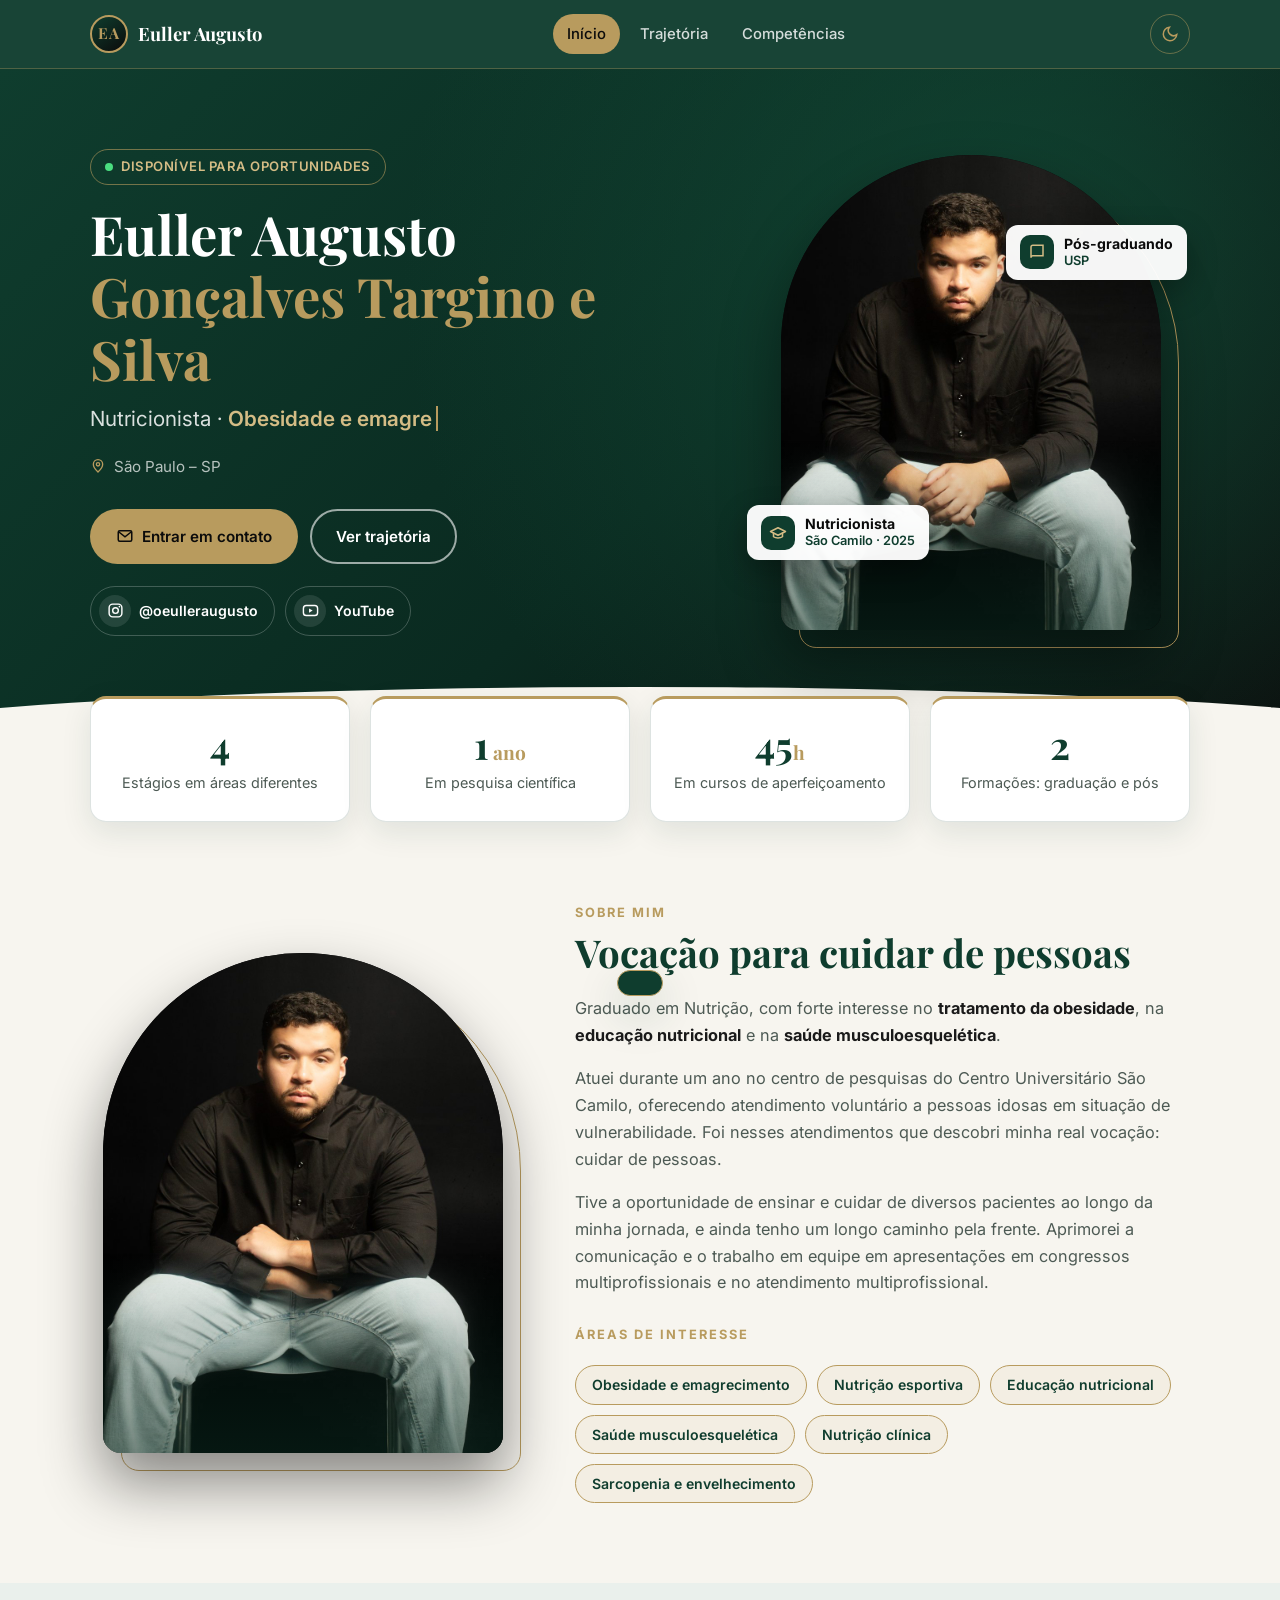
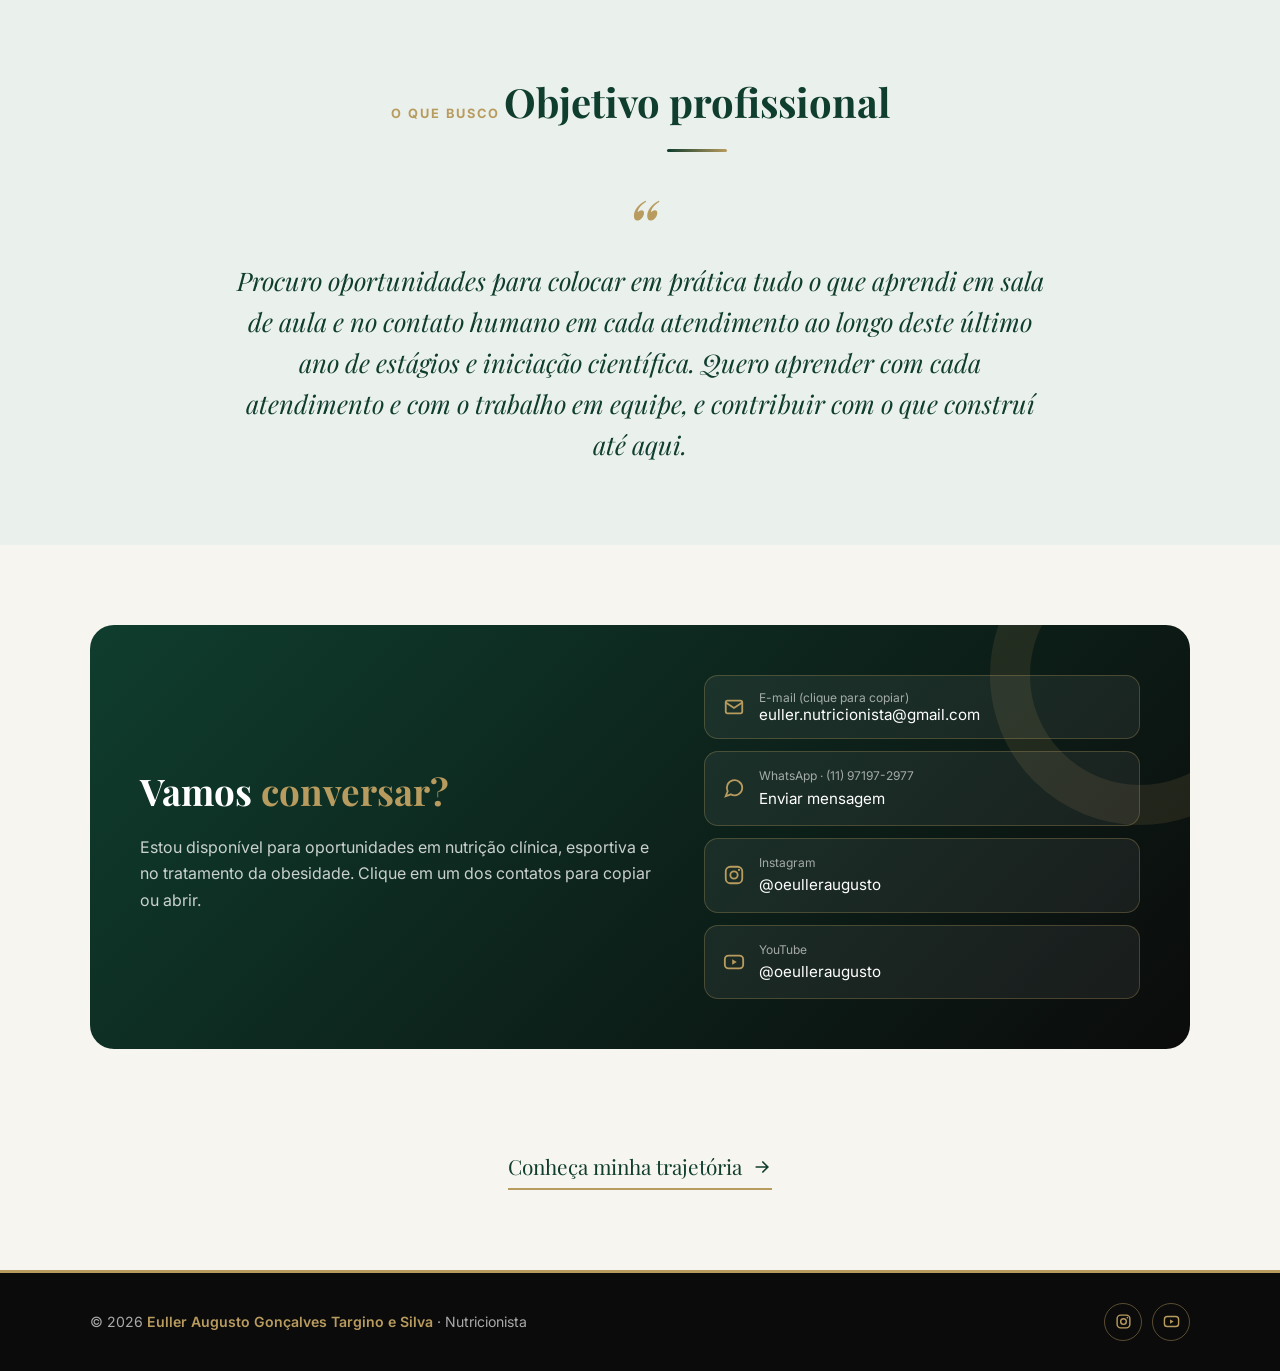
==== commit bbc41c30: "versão3: volta ao currículo da versão1 Desfaz a landing page da versão2 (o histórico continua guarda" ====
--- a/index.html
+++ b/index.html
@@ -4,7 +4,7 @@
   <meta charset="UTF-8">
   <meta name="viewport" content="width=device-width, initial-scale=1.0, viewport-fit=cover">
   <title>Currículo de Euller Augusto</title>
-  <meta name="description" content="Euller Augusto, nutricionista em São Paulo: nutrição clínica, esportiva e tratamento da obesidade com prática baseada em evidências.">
+  <meta name="description" content="Currículo de Euller Augusto Gonçalves Targino e Silva, nutricionista em São Paulo com foco em obesidade, nutrição esportiva e educação nutricional.">
   <link rel="preconnect" href="https://fonts.googleapis.com">
   <link rel="preconnect" href="https://fonts.gstatic.com" crossorigin>
   <link href="https://fonts.googleapis.com/css2?family=Inter:wght@400;500;600;700;800&family=Playfair+Display:ital,wght@0,600;0,700;1,500&display=swap" rel="stylesheet">
@@ -14,19 +14,17 @@
 <body data-pagina="index.html">
   <div class="progresso"></div>
 
-  <!-- Navegação: âncoras para as seções desta página -->
+  <!-- Navegação -->
   <header class="nav">
     <div class="container nav__conteudo">
-      <a href="#inicio" class="nav__marca">
+      <a href="index.html" class="nav__marca">
         <div class="monograma">EA</div>
         <span>Euller Augusto</span>
       </a>
-      <nav class="nav__links" aria-label="Seções da página">
-        <a href="#sobre">Sobre</a>
-        <a href="#atuacao">Atuação</a>
-        <a href="#trajetoria">Trajetória</a>
-        <a href="#competencias">Competências</a>
-        <a href="#contato" class="nav__cta">Fale comigo</a>
+      <nav class="nav__links" aria-label="Páginas do currículo">
+        <a href="index.html">Início</a>
+        <a href="trajetoria.html">Trajetória</a>
+        <a href="competencias.html">Competências</a>
       </nav>
       <div class="nav__acoes">
         <button class="botao-icone" data-tema aria-label="Alternar tema"></button>
@@ -38,25 +36,34 @@
   </header>
 
   <main>
-    <!-- 1. Hero: proposta de valor + chamadas -->
-    <section class="hero hero--landing" id="inicio">
+    <!-- Apresentação -->
+    <section class="hero">
       <div class="container hero__grade">
         <div>
           <span class="selo"><span class="ponto"></span> Disponível para oportunidades</span>
-          <h1>Nutrição baseada em evidências, com <span>cuidado humano</span>.</h1>
-          <p class="hero__apresentacao">Sou <strong>Euller Augusto</strong>, nutricionista formado pelo Centro Universitário São Camilo e pós-graduando em Nutrição Esportiva e Obesidade pela USP. Quero levar para a sua equipe o que aprendi na pesquisa e em quatro estágios.</p>
-          <p class="hero__cargo">Foco em <span class="digitando" data-frases="obesidade e emagrecimento|nutrição esportiva|nutrição clínica|educação nutricional|saúde musculoesquelética"></span></p>
+          <h1>Euller Augusto <span>Gonçalves Targino e Silva</span></h1>
+          <p class="hero__cargo">Nutricionista · <span class="digitando" data-frases="Obesidade e emagrecimento|Nutrição esportiva|Educação nutricional|Saúde musculoesquelética|Prática baseada em evidências"></span></p>
+          <p class="hero__local">
+            <svg viewBox="0 0 24 24" fill="none" stroke="currentColor" stroke-width="2"><path d="M12 21s-7-6.2-7-11.5A7 7 0 0 1 19 9.5C19 14.8 12 21 12 21z"/><circle cx="12" cy="9.5" r="2.5"/></svg>
+            São Paulo – SP
+          </p>
           <div class="hero__botoes">
             <a href="#contato" class="botao botao--dourado">
               <svg viewBox="0 0 24 24" fill="none" stroke="currentColor" stroke-width="2"><rect x="3" y="5" width="18" height="14" rx="2"/><path d="M3 6l9 7 9-7"/></svg>
               Entrar em contato
             </a>
-            <a href="#atuacao" class="botao botao--contorno">Como posso contribuir</a>
+            <a href="trajetoria.html" class="botao botao--contorno">Ver trajetória</a>
           </div>
-          <p class="hero__local">
-            <svg viewBox="0 0 24 24" fill="none" stroke="currentColor" stroke-width="2"><path d="M12 21s-7-6.2-7-11.5A7 7 0 0 1 19 9.5C19 14.8 12 21 12 21z"/><circle cx="12" cy="9.5" r="2.5"/></svg>
-            São Paulo – SP
-          </p>
+          <div class="redes">
+            <a class="rede" href="https://www.instagram.com/oeulleraugusto/" target="_blank" rel="noopener" aria-label="Instagram de Euller Augusto">
+              <span class="rede__icone"><svg viewBox="0 0 24 24" fill="none" stroke="currentColor" stroke-width="2"><rect x="3" y="3" width="18" height="18" rx="5"/><circle cx="12" cy="12" r="4"/><circle cx="17.5" cy="6.5" r="1.2" fill="currentColor" stroke="none"/></svg></span>
+              @oeulleraugusto
+            </a>
+            <a class="rede" href="https://www.youtube.com/@oeulleraugusto" target="_blank" rel="noopener" aria-label="Canal de Euller Augusto no YouTube">
+              <span class="rede__icone"><svg viewBox="0 0 24 24" fill="none" stroke="currentColor" stroke-width="2"><rect x="2" y="5" width="20" height="14" rx="4"/><path d="M10 9l5 3-5 3z" fill="currentColor" stroke="none"/></svg></span>
+              YouTube
+            </a>
+          </div>
         </div>
 
         <div class="hero__visual">
@@ -75,7 +82,7 @@
       </div>
     </section>
 
-    <!-- 2. Prova: números -->
+    <!-- Números -->
     <div class="container">
       <div class="numeros">
         <div class="numero revelar">
@@ -97,22 +104,8 @@
       </div>
     </div>
 
-    <!-- 3. Prova: onde estudou e atuou -->
-    <div class="container">
-      <div class="instituicoes revelar">
-        <span class="instituicoes__titulo">Onde estudei e atuei</span>
-        <ul class="instituicoes__lista">
-          <li>Centro Universitário São Camilo</li>
-          <li>Universidade de São Paulo</li>
-          <li>Hospital São Camilo</li>
-          <li>Clínica-escola PROMOVE</li>
-          <li>Hotel Morumbi</li>
-        </ul>
-      </div>
-    </div>
-
-    <!-- 4. Sobre -->
-    <section class="secao" id="sobre">
+    <!-- Sobre -->
+    <section class="secao">
       <div class="container sobre">
         <div class="foto revelar" data-inclinar>
           <img src="img/euller-sobre.jpg" alt="Euller Augusto sentado, de braços cruzados, em fundo escuro" width="960" height="1200" loading="lazy">
@@ -123,160 +116,23 @@
           <h2 class="titulo-esquerda">Vocação para cuidar de pessoas</h2>
           <p>Graduado em Nutrição, com forte interesse no <strong>tratamento da obesidade</strong>, na <strong>educação nutricional</strong> e na <strong>saúde musculoesquelética</strong>.</p>
           <p>Atuei durante um ano no centro de pesquisas do Centro Universitário São Camilo, oferecendo atendimento voluntário a pessoas idosas em situação de vulnerabilidade. Foi nesses atendimentos que descobri minha real vocação: cuidar de pessoas.</p>
-          <p>Aprimorei a comunicação e o trabalho em equipe em apresentações em congressos multiprofissionais e no atendimento multiprofissional.</p>
+          <p>Tive a oportunidade de ensinar e cuidar de diversos pacientes ao longo da minha jornada, e ainda tenho um longo caminho pela frente. Aprimorei a comunicação e o trabalho em equipe em apresentações em congressos multiprofissionais e no atendimento multiprofissional.</p>
+
+          <span class="secao__rotulo" style="margin-top: 28px;">Áreas de interesse</span>
+          <div class="chips">
+            <span class="chip">Obesidade e emagrecimento</span>
+            <span class="chip">Nutrição esportiva</span>
+            <span class="chip">Educação nutricional</span>
+            <span class="chip">Saúde musculoesquelética</span>
+            <span class="chip">Nutrição clínica</span>
+            <span class="chip">Sarcopenia e envelhecimento</span>
+          </div>
         </div>
       </div>
     </section>
 
-    <!-- 5. Atuação: o que entrega para uma equipe -->
-    <section class="secao secao--alt" id="atuacao">
-      <div class="container">
-        <div class="secao__cabecalho revelar">
-          <span class="secao__rotulo">Atuação</span>
-          <h2 class="secao__titulo">Como posso contribuir com a sua equipe</h2>
-          <p class="secao__descricao">Quatro frentes em que já atuei na prática, durante os estágios e a pesquisa.</p>
-        </div>
-
-        <div class="grade-2">
-          <article class="card atuacao revelar">
-            <div class="icone-redondo">
-              <svg viewBox="0 0 24 24" fill="none" stroke="currentColor" stroke-width="2" stroke-linecap="round" stroke-linejoin="round"><path d="M22 12h-4l-3 9L9 3l-3 9H2"/></svg>
-            </div>
-            <h3>Nutrição clínica</h3>
-            <ul>
-              <li>Avaliação do estado nutricional</li>
-              <li>Prescrição de suplementos para melhorar o aporte calórico</li>
-              <li>Visitas multiprofissionais e registro de condutas no Tasy</li>
-            </ul>
-            <span class="atuacao__onde">Hospital São Camilo</span>
-          </article>
-
-          <article class="card atuacao revelar" data-atraso="1">
-            <div class="icone-redondo">
-              <svg viewBox="0 0 24 24" fill="none" stroke="currentColor" stroke-width="2" stroke-linecap="round"><path d="M6 6v12M18 6v12M3 9v6M21 9v6M6 12h12"/></svg>
-            </div>
-            <h3>Nutrição esportiva</h3>
-            <ul>
-              <li>Antropometria completa, com dobras cutâneas e circunferências</li>
-              <li>Cálculo do gasto energético do exercício (METs)</li>
-              <li>Prescrição dietética e acompanhamento nutricional</li>
-            </ul>
-            <span class="atuacao__onde">Clínica-escola PROMOVE</span>
-          </article>
-
-          <article class="card atuacao revelar">
-            <div class="icone-redondo">
-              <svg viewBox="0 0 24 24" fill="none" stroke="currentColor" stroke-width="2" stroke-linecap="round"><circle cx="11" cy="11" r="7"/><path d="M21 21l-4.3-4.3M8 11h6M11 8v6"/></svg>
-            </div>
-            <h3>Obesidade e emagrecimento</h3>
-            <ul>
-              <li>Pós-graduação em Nutrição Esportiva e Obesidade (USP)</li>
-              <li>45 horas de cursos sobre emagrecimento baseado em evidências</li>
-              <li>Olhar para metabolismo e comportamento</li>
-            </ul>
-            <span class="atuacao__onde">USP · cursos de aperfeiçoamento</span>
-          </article>
-
-          <article class="card atuacao revelar" data-atraso="1">
-            <div class="icone-redondo">
-              <svg viewBox="0 0 24 24" fill="none" stroke="currentColor" stroke-width="2" stroke-linecap="round"><path d="M2 4h7a3 3 0 0 1 3 3v13a2 2 0 0 0-2-2H2zM22 4h-7a3 3 0 0 0-3 3v13a2 2 0 0 1 2-2h8z"/></svg>
-            </div>
-            <h3>Educação nutricional</h3>
-            <ul>
-              <li>Oficinas educativas para pacientes e colaboradores</li>
-              <li>Avaliação do estado nutricional e prescrição dietética</li>
-              <li>Comunicação clara, treinada em congressos</li>
-            </ul>
-            <span class="atuacao__onde">Saúde coletiva · PROMOVE</span>
-          </article>
-        </div>
-      </div>
-    </section>
-
-    <!-- 6. Trajetória resumida -->
-    <section class="secao" id="trajetoria">
-      <div class="container">
-        <div class="secao__cabecalho revelar">
-          <span class="secao__rotulo">Trajetória</span>
-          <h2 class="secao__titulo">Formação e experiência</h2>
-        </div>
-
-        <ul class="resumo-trajetoria">
-          <li class="revelar">
-            <span class="resumo-trajetoria__quando">Em andamento</span>
-            <div><strong>Pós-graduação em Nutrição Esportiva e Obesidade</strong><small>Universidade de São Paulo (USP)</small></div>
-          </li>
-          <li class="revelar">
-            <span class="resumo-trajetoria__quando">Dez. 2025</span>
-            <div><strong>Graduação em Nutrição</strong><small>Centro Universitário São Camilo</small></div>
-          </li>
-          <li class="revelar">
-            <span class="resumo-trajetoria__quando">2025</span>
-            <div><strong>Iniciação científica: sarcopenia, sono e vitamina D em idosos</strong><small>Laboratório de Pesquisa do Exercício e Qualidade de Vida · São Camilo</small></div>
-          </li>
-          <li class="revelar">
-            <span class="resumo-trajetoria__quando">2025</span>
-            <div><strong>Estágio em nutrição clínica</strong><small>Hospital São Camilo</small></div>
-          </li>
-          <li class="revelar">
-            <span class="resumo-trajetoria__quando">2025</span>
-            <div><strong>Estágios em nutrição esportiva e saúde coletiva</strong><small>Clínica-escola PROMOVE</small></div>
-          </li>
-          <li class="revelar">
-            <span class="resumo-trajetoria__quando">2025</span>
-            <div><strong>Estágio em unidade de alimentação e nutrição</strong><small>Hotel Morumbi</small></div>
-          </li>
-        </ul>
-
-        <p class="link-detalhe revelar">
-          <a href="trajetoria.html">Ver todas as atividades de cada experiência
-            <svg viewBox="0 0 24 24" fill="none" stroke="currentColor" stroke-width="2" stroke-linecap="round"><path d="M5 12h14M13 6l6 6-6 6"/></svg>
-          </a>
-        </p>
-      </div>
-    </section>
-
-    <!-- 7. Competências -->
-    <section class="secao secao--alt" id="competencias">
-      <div class="container">
-        <div class="secao__cabecalho revelar">
-          <span class="secao__rotulo">Competências</span>
-          <h2 class="secao__titulo">O que levo para o dia a dia</h2>
-        </div>
-
-        <div class="competencias-resumo">
-          <div class="revelar">
-            <h3 class="subtitulo">Habilidades</h3>
-            <ul class="habilidades">
-              <li>Comunicação interpessoal e acolhimento ao paciente</li>
-              <li>Educação nutricional</li>
-              <li>Trabalho em equipe multidisciplinar</li>
-              <li>Organização e análise de dados</li>
-              <li>Prática baseada em evidências</li>
-            </ul>
-          </div>
-
-          <div class="revelar" data-atraso="1">
-            <h3 class="subtitulo">Instrumentos e técnicas</h3>
-            <div class="tecnicas tecnicas--compacto">
-              <div class="tecnica"><span class="tecnica__sigla">MAN</span><div><strong>Mini Avaliação Nutricional</strong><small>Triagem de idosos</small></div></div>
-              <div class="tecnica"><span class="tecnica__sigla">PSQI</span><div><strong>Qualidade do sono</strong><small>Índice de Pittsburgh</small></div></div>
-              <div class="tecnica"><span class="tecnica__sigla">ANT</span><div><strong>Antropometria</strong><small>Dobras e circunferências</small></div></div>
-              <div class="tecnica"><span class="tecnica__sigla">MET</span><div><strong>Gasto energético</strong><small>Equivalentes metabólicos</small></div></div>
-            </div>
-          </div>
-        </div>
-
-        <p class="link-detalhe revelar">
-          <a href="competencias.html">Ver onde cada competência foi desenvolvida
-            <svg viewBox="0 0 24 24" fill="none" stroke="currentColor" stroke-width="2" stroke-linecap="round"><path d="M5 12h14M13 6l6 6-6 6"/></svg>
-          </a>
-        </p>
-      </div>
-    </section>
-
-    <!-- 8. Objetivo -->
-    <section class="secao">
+    <!-- Objetivo -->
+    <section class="secao secao--alt">
       <div class="container">
         <div class="secao__cabecalho revelar">
           <span class="secao__rotulo">O que busco</span>
@@ -286,7 +142,7 @@
       </div>
     </section>
 
-    <!-- 9. Chamada final + contato -->
+    <!-- Contato -->
     <section class="secao" id="contato">
       <div class="container">
         <div class="contato revelar">
@@ -315,6 +171,12 @@
         </div>
       </div>
     </section>
+
+    <div class="proxima">
+      <a href="trajetoria.html">Conheça minha trajetória
+        <svg viewBox="0 0 24 24" fill="none" stroke="currentColor" stroke-width="2" stroke-linecap="round"><path d="M5 12h14M13 6l6 6-6 6"/></svg>
+      </a>
+    </div>
   </main>
 
   <footer class="rodape">
--- a/style.css
+++ b/style.css
@@ -1275,222 +1275,6 @@
   .revelar { opacity: 1; transform: none; }
 }
 
-/* ==========================================================
-   Landing page (index.html)
-   ========================================================== */
-
-/* Rótulo sempre acima do título e quebra de linha equilibrada */
-.secao__cabecalho .secao__rotulo { display: block; }
-.secao__titulo { text-wrap: balance; }
-
-/* As âncoras param abaixo da barra fixa */
-section[id] { scroll-margin-top: 84px; }
-
-/* Botão de destaque no menu */
-.nav__links a.nav__cta {
-  color: var(--preto);
-  background: var(--dourado);
-  margin-left: 6px;
-}
-
-.nav__links a.nav__cta:hover { background: var(--dourado-claro); color: var(--preto); }
-
-/* Hero com proposta de valor */
-.hero--landing h1 {
-  font-size: clamp(2rem, 4.6vw, 3.3rem);
-  text-wrap: balance;
-}
-
-.hero__apresentacao {
-  max-width: 560px;
-  color: rgba(255, 255, 255, 0.82);
-  font-size: 1.05rem;
-  margin-bottom: 14px;
-}
-
-.hero__apresentacao strong { color: var(--branco); }
-
-.hero--landing .hero__local { margin-top: 22px; }
-
-/* Faixa "Onde estudei e atuei" */
-.instituicoes {
-  margin-top: 48px;
-  display: flex;
-  flex-direction: column;
-  align-items: center;
-  gap: 16px;
-  text-align: center;
-}
-
-.instituicoes__titulo {
-  font-size: 0.78rem;
-  font-weight: 700;
-  letter-spacing: 2px;
-  text-transform: uppercase;
-  color: var(--texto-suave);
-}
-
-.instituicoes__lista {
-  display: flex;
-  flex-wrap: wrap;
-  justify-content: center;
-  gap: 10px 36px;
-}
-
-.instituicoes__lista li {
-  font-family: var(--fonte-titulo);
-  font-size: 1.12rem;
-  font-weight: 600;
-  color: var(--titulo);
-  opacity: 0.75;
-  transition: opacity var(--transicao);
-}
-
-.instituicoes__lista li:hover { opacity: 1; }
-
-/* Cards de atuação */
-.atuacao { display: flex; flex-direction: column; }
-
-.atuacao ul { display: grid; gap: 8px; margin-bottom: 20px; }
-
-.atuacao li {
-  position: relative;
-  padding-left: 22px;
-  color: var(--texto-suave);
-  font-size: 0.95rem;
-}
-
-.atuacao li::before {
-  content: "";
-  position: absolute;
-  left: 0;
-  top: 0.6em;
-  width: 8px;
-  height: 8px;
-  border-radius: 2px;
-  background: var(--dourado);
-  transform: rotate(45deg);
-}
-
-.atuacao__onde {
-  margin-top: auto;
-  align-self: flex-start;
-  padding: 4px 12px;
-  border-radius: 999px;
-  border: 1px solid var(--borda);
-  font-size: 0.78rem;
-  font-weight: 600;
-  color: var(--texto-suave);
-}
-
-/* Trajetória resumida */
-.resumo-trajetoria {
-  max-width: 820px;
-  margin: 0 auto;
-  display: grid;
-  gap: 12px;
-}
-
-.resumo-trajetoria li {
-  display: grid;
-  grid-template-columns: 130px 1fr;
-  gap: 20px;
-  align-items: center;
-  padding: 18px 22px;
-  background: var(--card);
-  border: 1px solid var(--borda);
-  border-radius: 14px;
-  transition: border-color var(--transicao), transform var(--transicao);
-}
-
-.resumo-trajetoria li:hover { border-color: var(--dourado); transform: translateX(4px); }
-
-.resumo-trajetoria li > div { min-width: 0; }
-.resumo-trajetoria strong { display: block; font-size: 1rem; }
-.resumo-trajetoria small { color: var(--texto-suave); font-size: 0.88rem; }
-
-.resumo-trajetoria__quando {
-  font-size: 0.78rem;
-  font-weight: 700;
-  letter-spacing: 1px;
-  text-transform: uppercase;
-  color: var(--andamento-fg);
-}
-
-/* Competências resumidas */
-.competencias-resumo {
-  display: grid;
-  grid-template-columns: 1fr 1.2fr;
-  gap: 40px;
-  align-items: start;
-}
-
-.subtitulo {
-  font-family: var(--fonte-titulo);
-  font-size: 1.3rem;
-  color: var(--titulo);
-  margin-bottom: 16px;
-}
-
-.habilidades { display: grid; gap: 12px; }
-
-.habilidades li {
-  display: flex;
-  align-items: center;
-  gap: 12px;
-  font-weight: 500;
-}
-
-.habilidades li::before {
-  content: "✓";
-  flex-shrink: 0;
-  width: 28px;
-  height: 28px;
-  border-radius: 50%;
-  display: grid;
-  place-items: center;
-  background: var(--verde);
-  color: var(--dourado-claro);
-  font-size: 0.85rem;
-  font-weight: 700;
-}
-
-.tecnicas--compacto { grid-template-columns: repeat(2, minmax(0, 1fr)); }
-
-/* Link "ver detalhes" para as páginas completas */
-.link-detalhe { text-align: center; margin-top: 32px; }
-
-.link-detalhe a {
-  display: inline-flex;
-  align-items: center;
-  gap: 8px;
-  font-weight: 600;
-  color: var(--destaque);
-  border-bottom: 2px solid var(--dourado);
-  padding-bottom: 2px;
-  transition: gap var(--transicao);
-}
-
-.link-detalhe a:hover { gap: 14px; }
-.link-detalhe svg { width: 18px; height: 18px; }
-
-/* Telas médias: menu mais compacto para caber o botão "Fale comigo" */
-@media (min-width: 721px) and (max-width: 1000px) {
-  .nav__links a { padding: 8px 10px; font-size: 0.88rem; }
-  .nav__marca span { display: none; }
-}
-
-@media (max-width: 900px) {
-  .competencias-resumo { grid-template-columns: 1fr; }
-  .hero__apresentacao { margin-inline: auto; }
-}
-
-@media (max-width: 720px) {
-  .nav__links a.nav__cta { margin-left: 0; }
-  .resumo-trajetoria li { grid-template-columns: 1fr; gap: 4px; }
-  .tecnicas--compacto { grid-template-columns: 1fr; }
-}
-
 /* ---------- Responsivo ---------- */
 @media (max-width: 900px) {
   .hero__grade { grid-template-columns: 1fr; text-align: center; }
